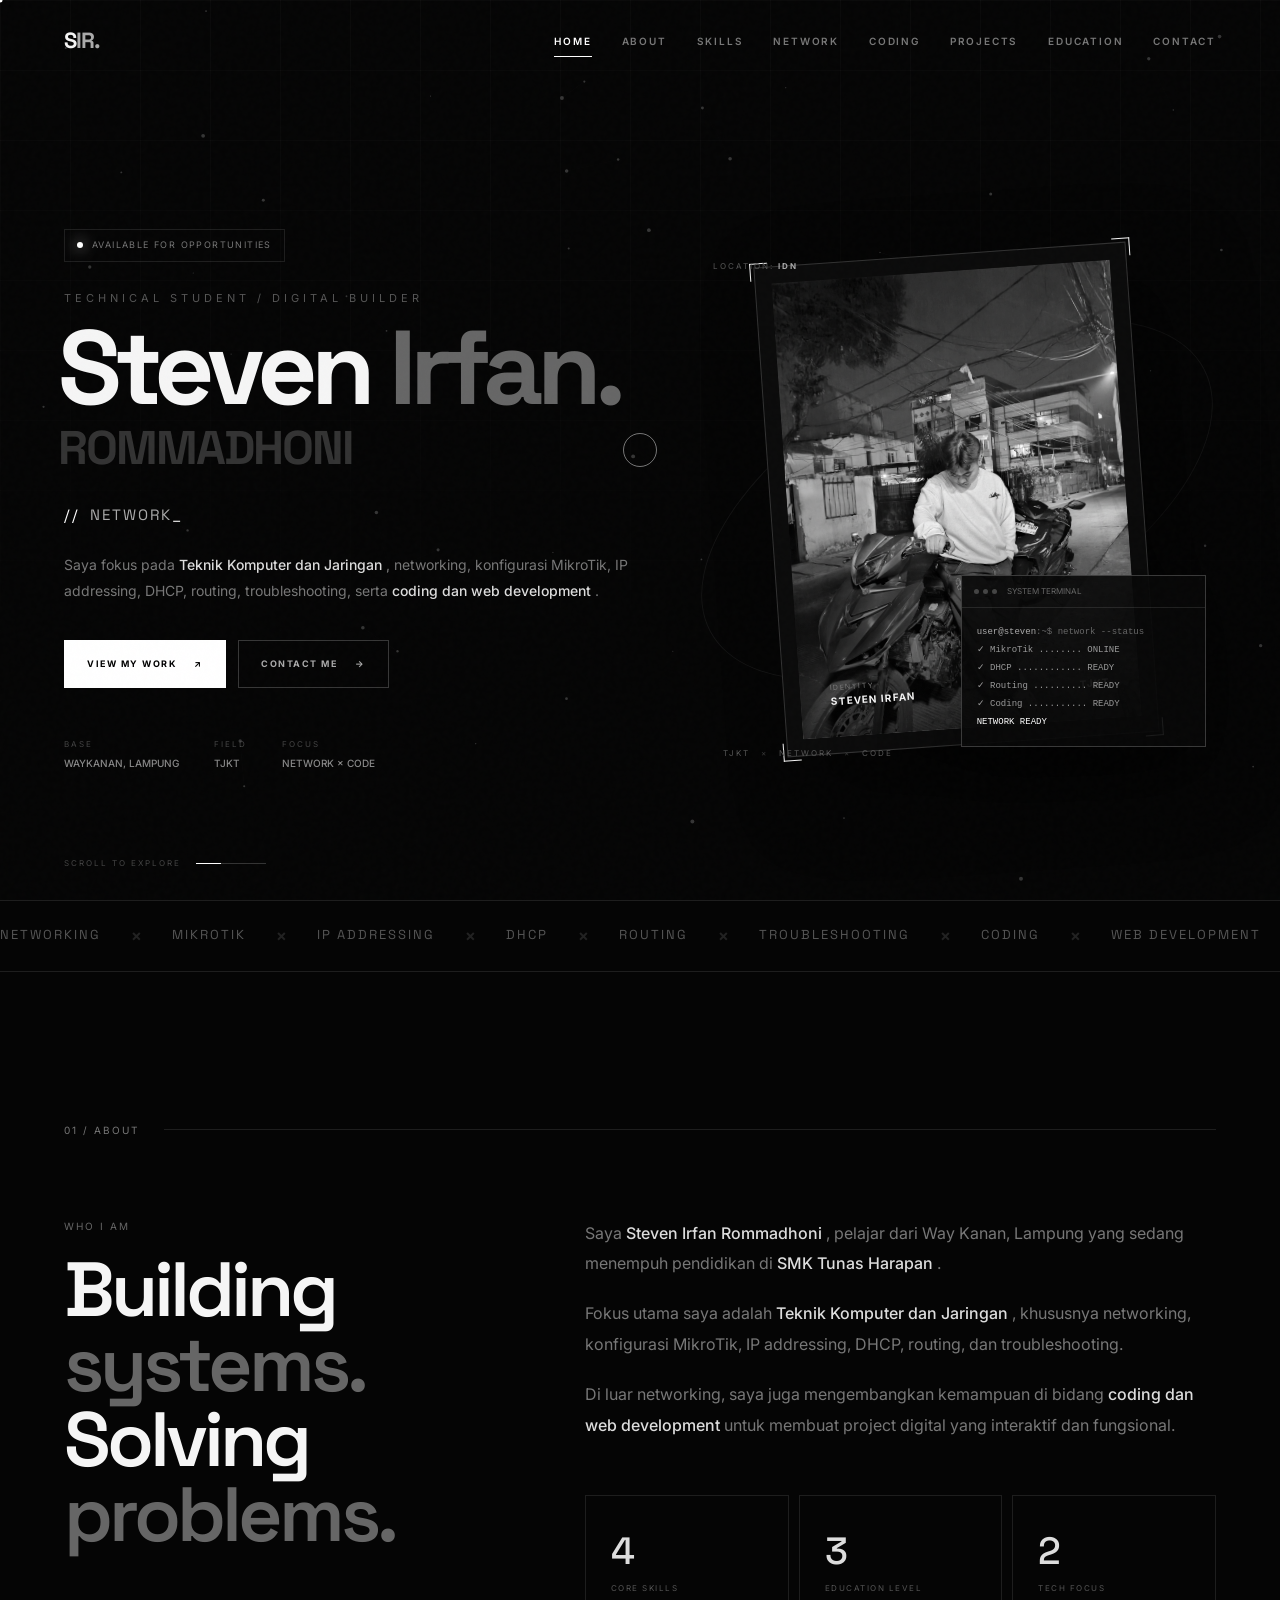
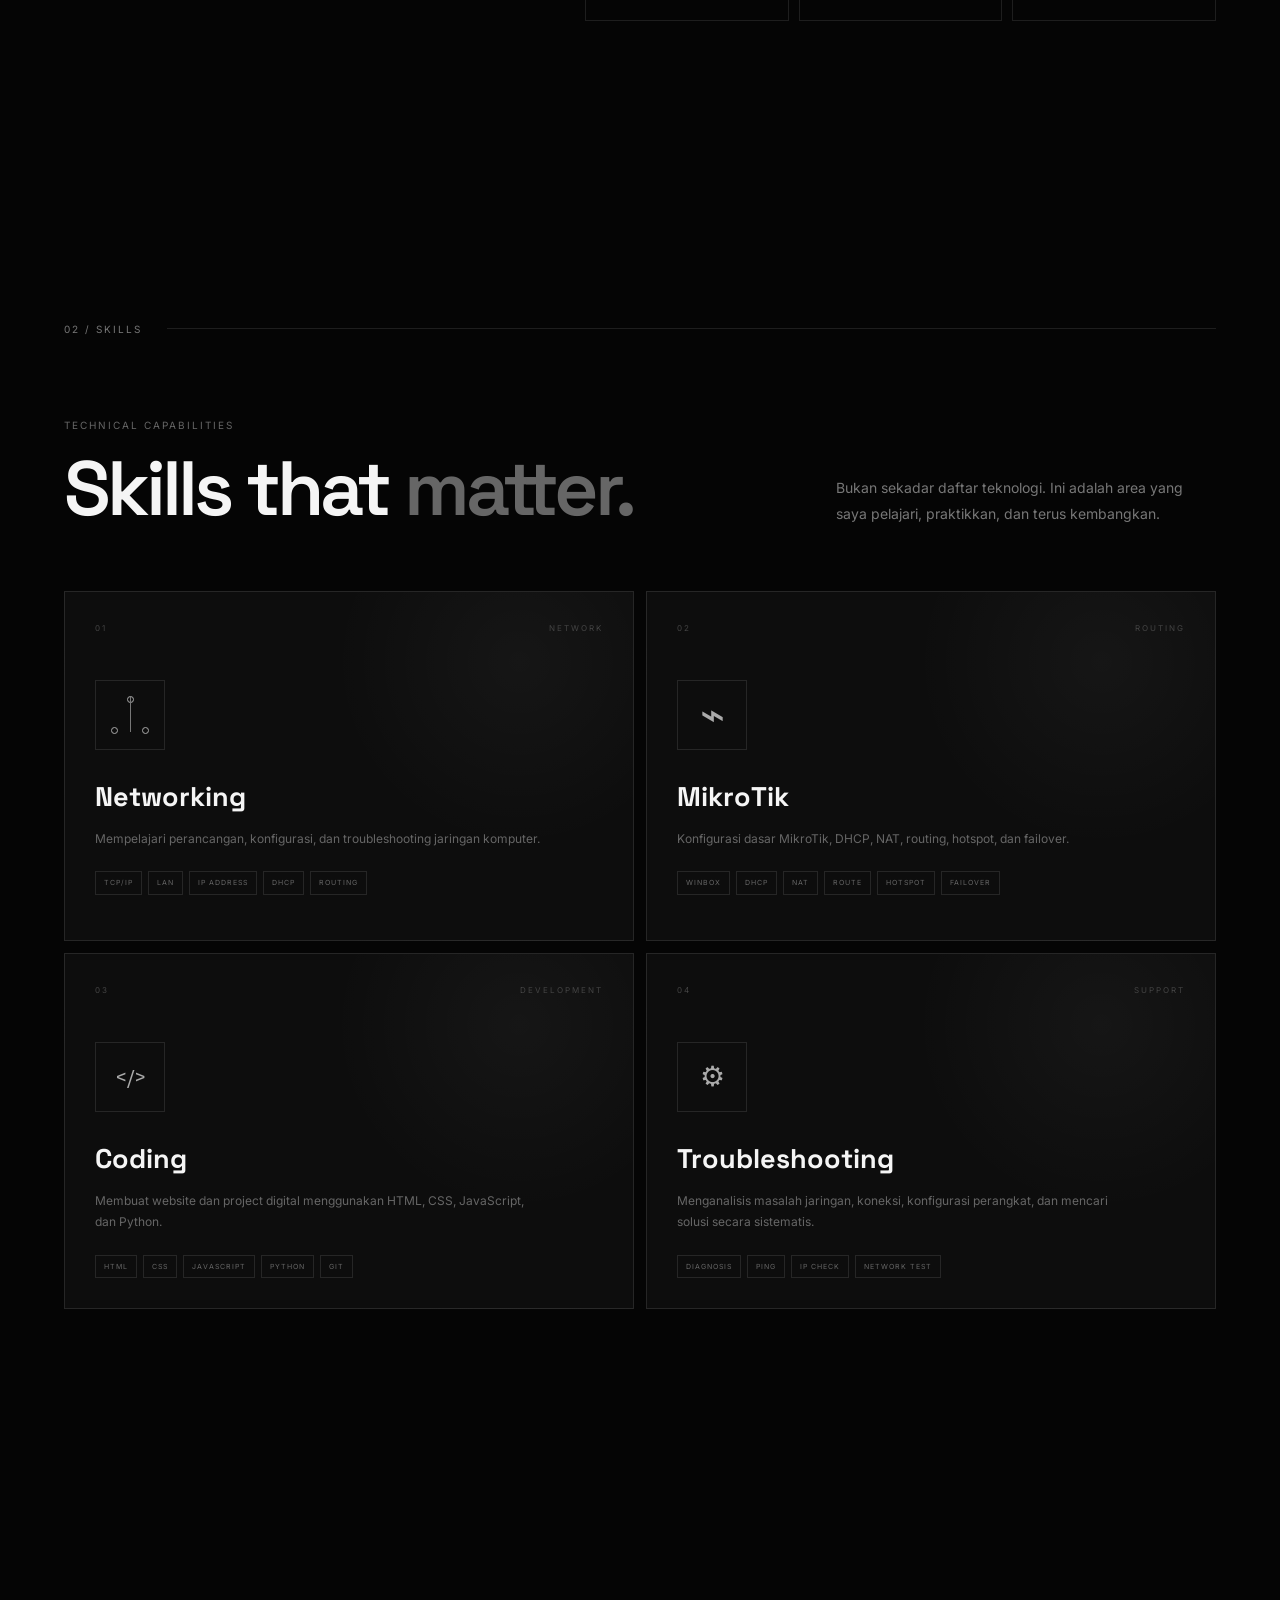
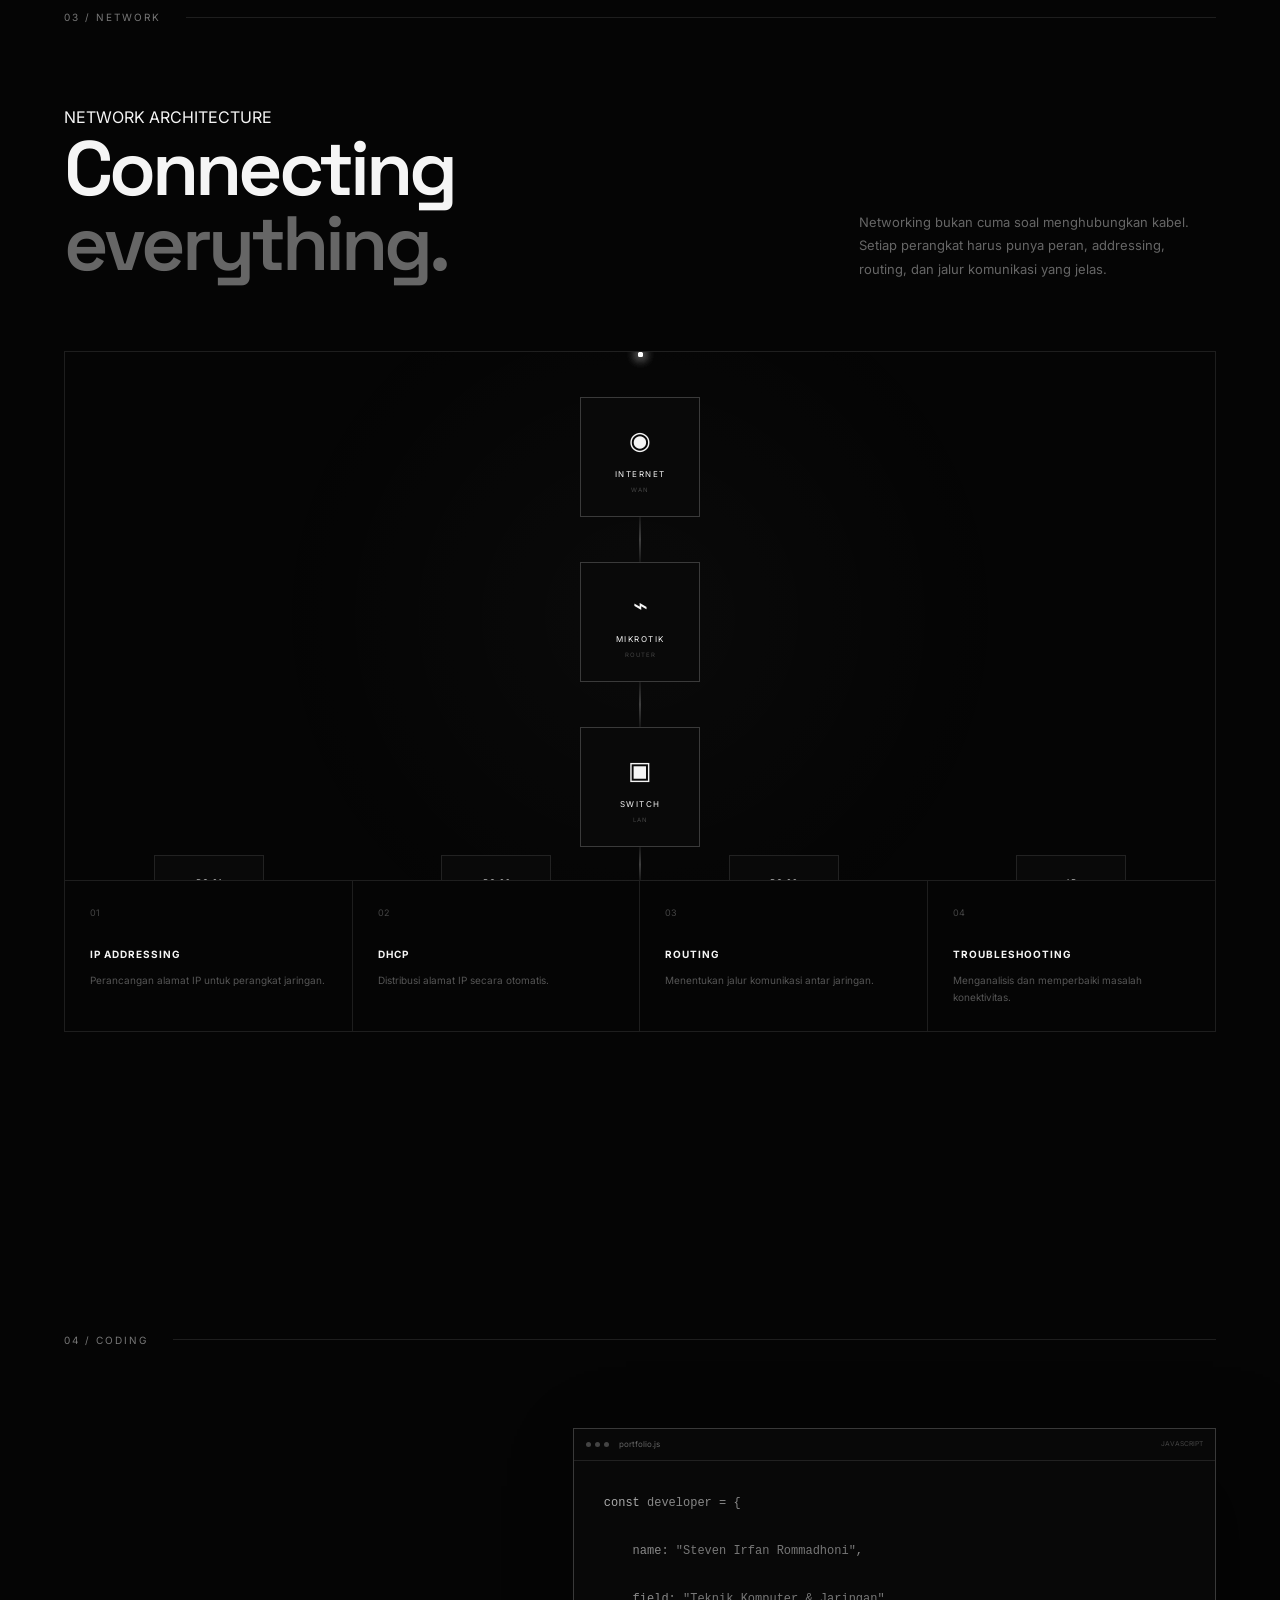
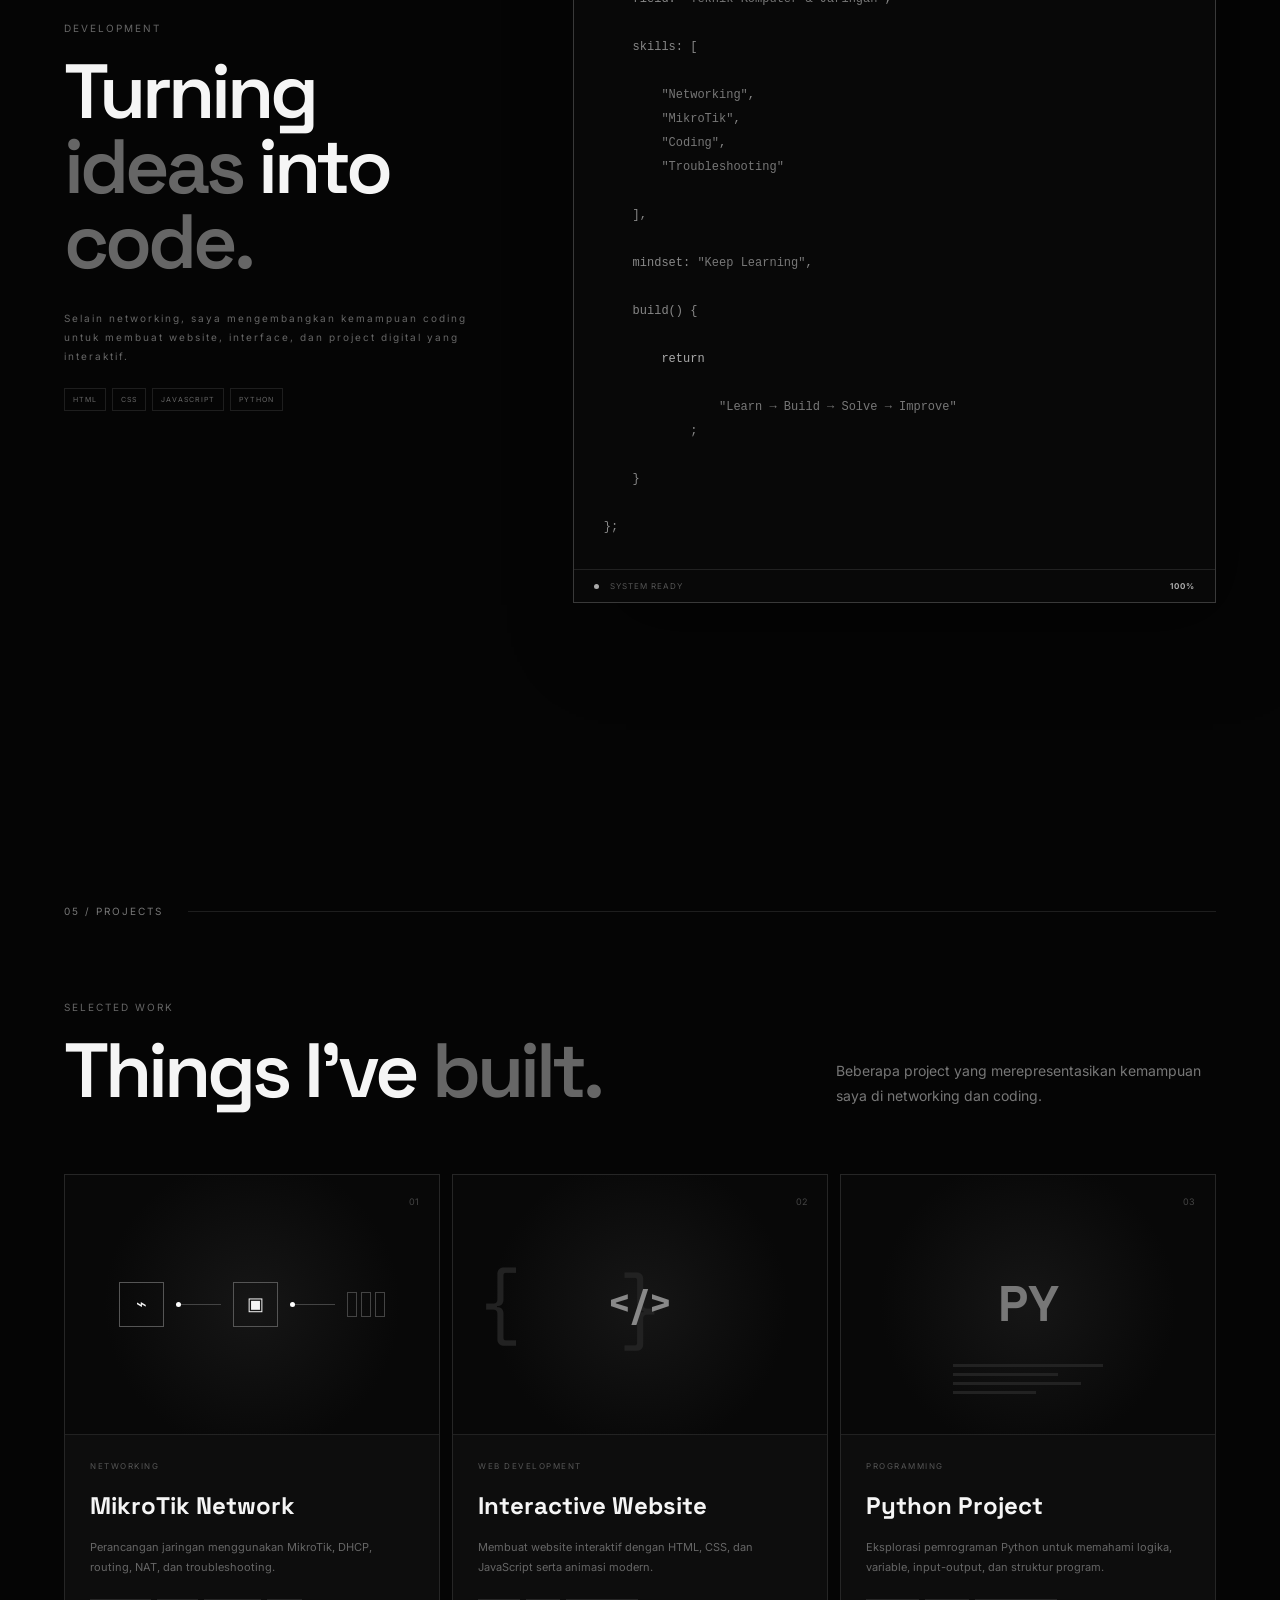
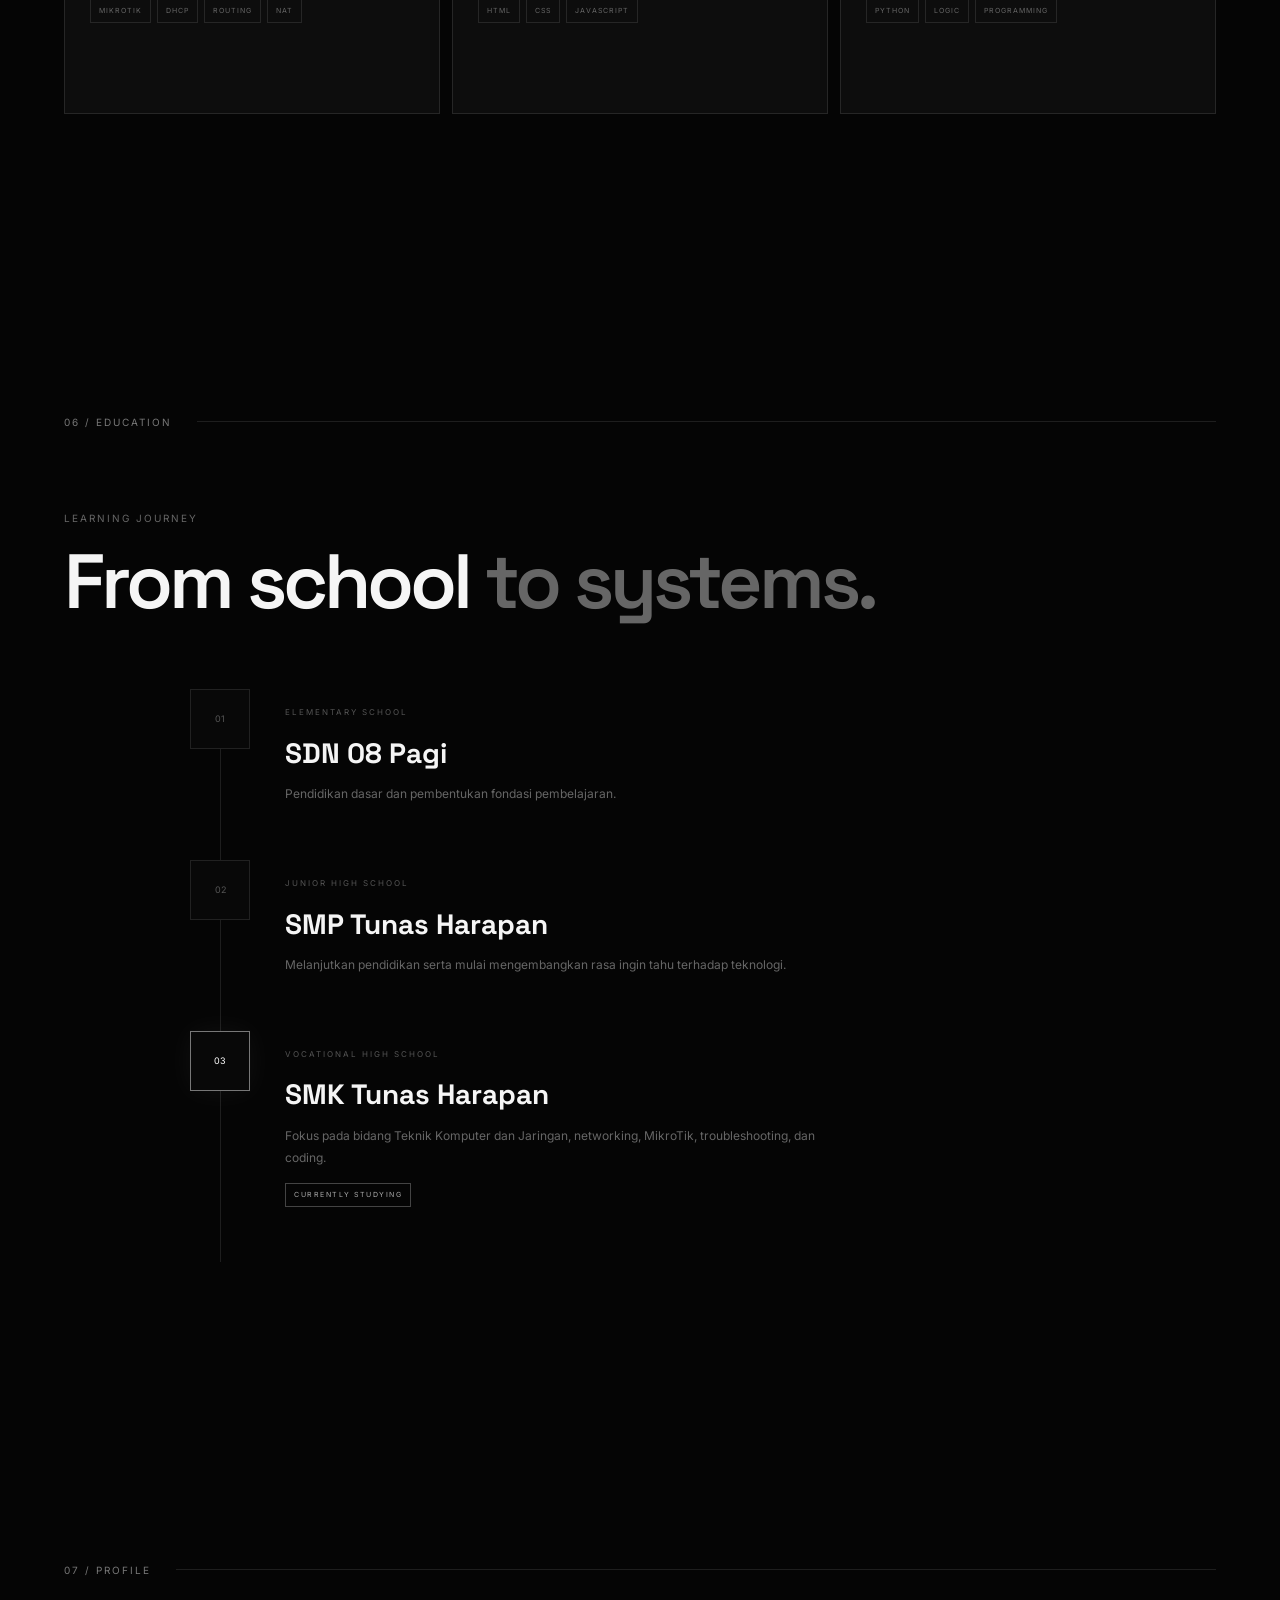
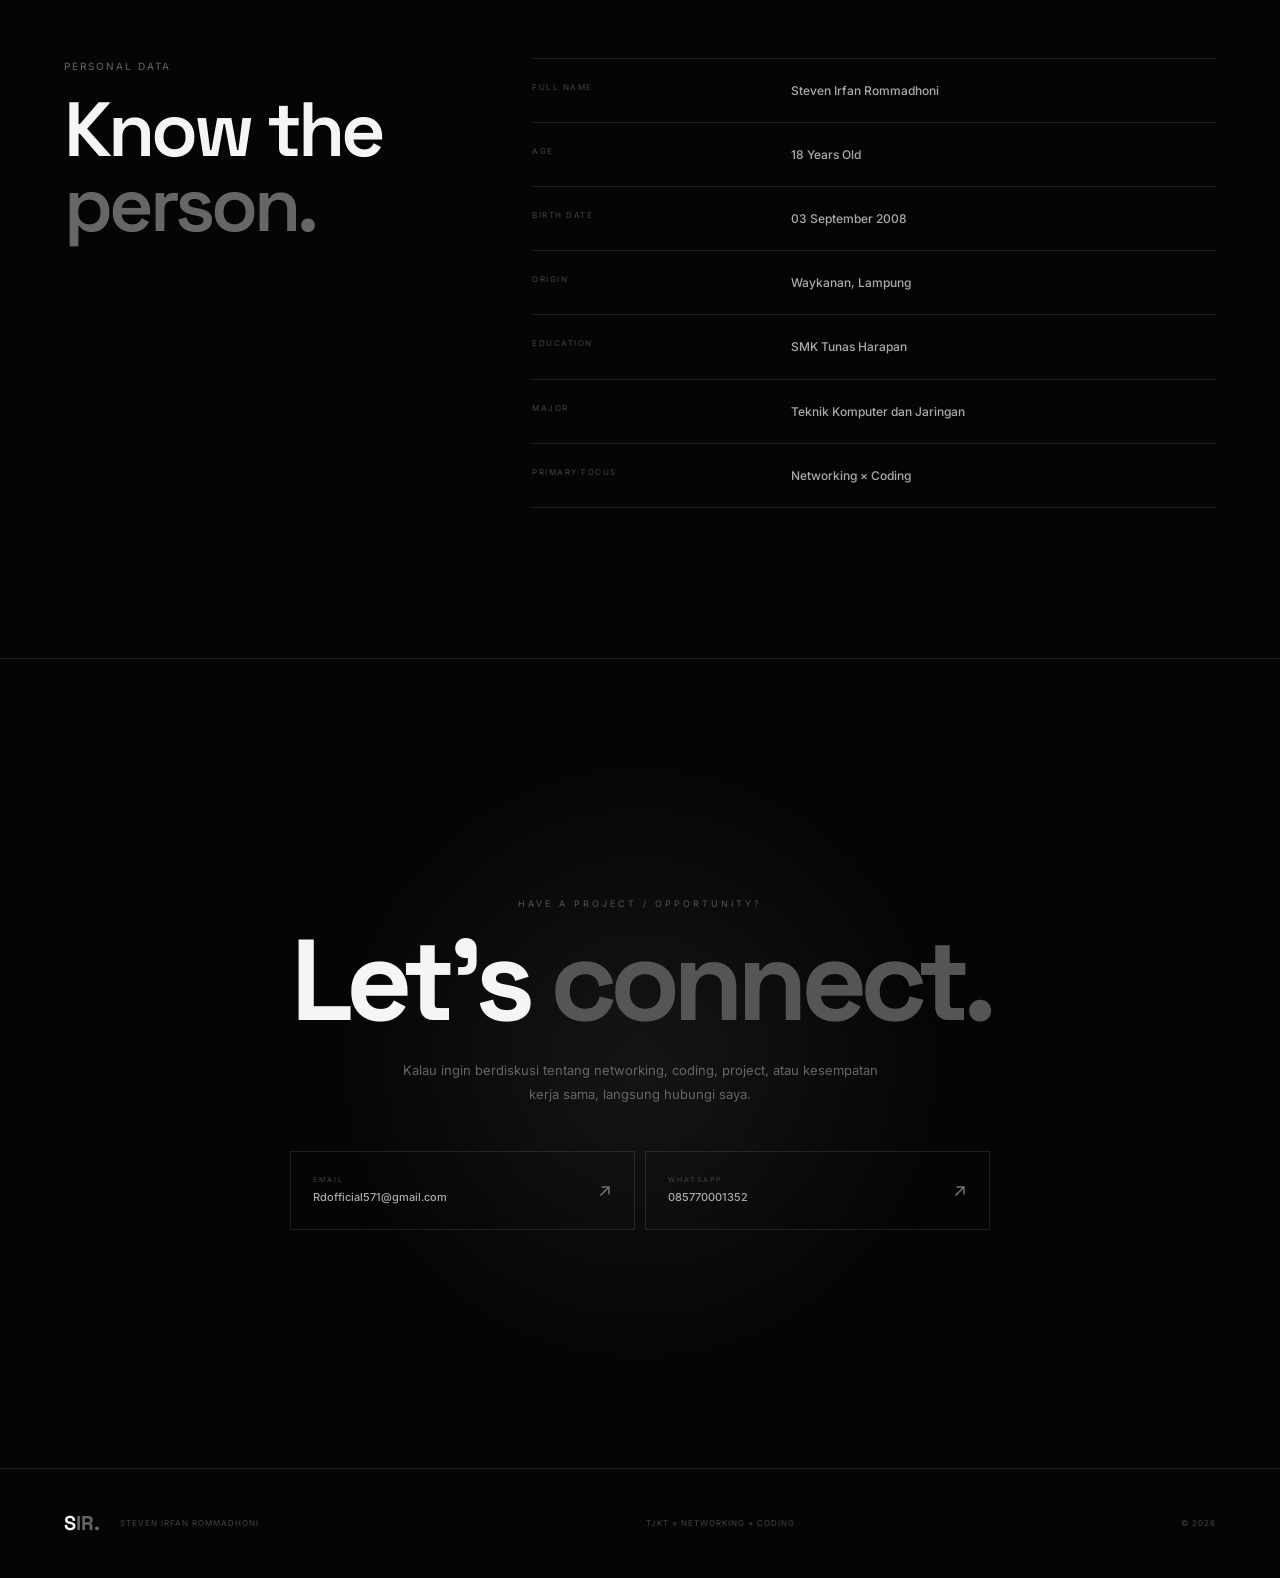
==== index.html @ 3f8c6bbb "Add files via upload" ====
<!DOCTYPE html>
<html lang="id">
<head>
    <meta charset="UTF-8">

    <meta
        name="viewport"
        content="width=device-width, initial-scale=1.0"
    >

    <meta
        name="description"
        content="Portfolio Steven Irfan Rommadhoni — Teknik Komputer dan Jaringan, Networking, MikroTik dan Coding."
    >

    <meta
        name="theme-color"
        content="#050505"
    >

    <title>
        Steven Irfan Rommadhoni — TJKT × Networking × Coding
    </title>

    <!-- Google Fonts -->
    <link rel="preconnect" href="https://fonts.googleapis.com">
    <link rel="preconnect" href="https://fonts.gstatic.com" crossorigin>

    <link
        href="https://fonts.googleapis.com/css2?family=Inter:wght@400;500;600;700&family=Space+Grotesk:wght@400;500;600;700&display=swap"
        rel="stylesheet"
    >

    <!-- CSS -->
    <link rel="stylesheet" href="style.css">
</head>


<body>

    <!-- =====================================================
         LOADER
    ====================================================== -->

    <div id="loader">

        <div class="loader-inner">

            <div class="loader-logo">
                S<span>IR.</span>
            </div>

            <div class="loader-status">
                INITIALIZING PORTFOLIO
            </div>

            <div class="loader-progress">
                <span></span>
            </div>

        </div>

    </div>


    <!-- =====================================================
         BACKGROUND
    ====================================================== -->

    <canvas id="networkCanvas"></canvas>

    <div class="grid-background"></div>

    <div class="noise"></div>


    <!-- =====================================================
         CUSTOM CURSOR
    ====================================================== -->

    <div class="cursor-dot"></div>
    <div class="cursor-ring"></div>


    <!-- =====================================================
         NAVBAR
    ====================================================== -->

    <header class="navbar">

        <a
            href="#home"
            class="brand magnetic"
        >
            S<span>IR.</span>
        </a>


        <!-- DESKTOP NAV -->

        <nav class="desktop-nav">

            <a
                href="#home"
                class="active"
            >
                HOME
            </a>

            <a href="#about">
                ABOUT
            </a>

            <a href="#skills">
                SKILLS
            </a>

            <a href="#network">
                NETWORK
            </a>

            <a href="#coding">
                CODING
            </a>

            <a href="#projects">
                PROJECTS
            </a>

            <a href="#education">
                EDUCATION
            </a>

            <a href="#contact">
                CONTACT
            </a>

        </nav>


        <!-- MOBILE BUTTON -->

        <button
            class="menu-button"
            aria-label="Open menu"
        >

            <span></span>
            <span></span>

        </button>

    </header>


    <!-- =====================================================
         MOBILE MENU
    ====================================================== -->

    <div class="mobile-menu">

        <a href="#home">
            HOME
        </a>

        <a href="#about">
            ABOUT
        </a>

        <a href="#skills">
            SKILLS
        </a>

        <a href="#network">
            NETWORK
        </a>

        <a href="#coding">
            CODING
        </a>

        <a href="#projects">
            PROJECTS
        </a>

        <a href="#education">
            EDUCATION
        </a>

        <a href="#contact">
            CONTACT
        </a>

    </div>



    <main>


        <!-- =================================================
             HERO
        ================================================== -->

        <section
            class="hero"
            id="home"
        >

            <div class="hero-content reveal">

                <div class="availability">

                    <span></span>

                    AVAILABLE FOR OPPORTUNITIES

                </div>


                <div class="hero-kicker">
                    TECHNICAL STUDENT / DIGITAL BUILDER
                </div>


                <h1>

                    Steven

                    <span>Irfan.</span>

                    <strong>
                        ROMMADHONI
                    </strong>

                </h1>


                <div class="hero-role">

                    <span class="role-prefix">
                        //
                    </span>

                    <span class="typing-text">
                        TECHNICIAN
                    </span>

                    <span class="typing-cursor">
                        _
                    </span>

                </div>


                <p class="hero-description">

                    Saya fokus pada
                    <strong>
                        Teknik Komputer dan Jaringan
                    </strong>,
                    networking, konfigurasi MikroTik,
                    IP addressing, DHCP, routing,
                    troubleshooting, serta
                    <strong>
                        coding dan web development
                    </strong>.

                </p>


                <div class="hero-actions">

                    <a
                        href="#projects"
                        class="button button-primary magnetic"
                    >
                        VIEW MY WORK
                        <span>↗</span>
                    </a>


                    <a
                        href="#contact"
                        class="button button-ghost magnetic"
                    >
                        CONTACT ME
                        <span>→</span>
                    </a>

                </div>


                <div class="hero-meta">

                    <div>

                        <span>
                            BASE
                        </span>

                        <strong>
                            WAYKANAN, LAMPUNG
                        </strong>

                    </div>


                    <div>

                        <span>
                            FIELD
                        </span>

                        <strong>
                            TJKT
                        </strong>

                    </div>


                    <div>

                        <span>
                            FOCUS
                        </span>

                        <strong>
                            NETWORK × CODE
                        </strong>

                    </div>

                </div>

            </div>



            <!-- HERO VISUAL -->

            <div class="hero-visual">

                <div class="profile-orbit orbit-a"></div>
                <div class="profile-orbit orbit-b"></div>


                <div class="profile-frame">

                    <div class="frame-corner corner-tl"></div>
                    <div class="frame-corner corner-tr"></div>
                    <div class="frame-corner corner-bl"></div>
                    <div class="frame-corner corner-br"></div>


                    <div class="profile-image">

                        <!-- FOTO LU -->
                        <img
                            src="assets/foto.jpg"
                            alt="Steven Irfan Rommadhoni"
                        >

                        <div class="image-overlay"></div>


                        <div class="profile-bottom">

                            <div>

                                <small>
                                    IDENTITY
                                </small>

                                <strong>
                                    STEVEN IRFAN
                                </strong>

                            </div>


                            <div>

                                <small>
                                    FIELD
                                </small>

                                <strong>
                                    TJKT
                                </strong>

                            </div>

                        </div>

                    </div>

                </div>



                <!-- TERMINAL -->

                <div class="terminal-card">

                    <div class="terminal-head">

                        <div class="terminal-dots">

                            <i></i>
                            <i></i>
                            <i></i>

                        </div>

                        SYSTEM TERMINAL

                    </div>


                    <div class="terminal-body">

                        <p>
                            <span>user@steven</span>:~$
                            network --status
                        </p>

                        <p class="success">
                            ✓ MikroTik ........ ONLINE
                        </p>

                        <p class="success">
                            ✓ DHCP ............ READY
                        </p>

                        <p class="success">
                            ✓ Routing .......... READY
                        </p>

                        <p class="success">
                            ✓ Coding ........... READY
                        </p>

                        <p class="active-terminal">
                            SYSTEM ONLINE
                        </p>

                    </div>

                </div>


                <div class="visual-label label-top">

                    LOCATION:
                    <strong>
                        IDN
                    </strong>

                </div>


                <div class="visual-label label-bottom">

                    TJKT

                    <span>×</span>

                    NETWORK

                    <span>×</span>

                    CODE

                </div>

            </div>


            <div class="scroll-indicator">

                SCROLL TO EXPLORE

                <div></div>

            </div>

        </section>



        <!-- =================================================
             MARQUEE
        ================================================== -->

        <section class="marquee-section">

            <div class="marquee-track">

                <span>
                    NETWORKING
                </span>

                <b>×</b>

                <span>
                    MIKROTIK
                </span>

                <b>×</b>

                <span>
                    IP ADDRESSING
                </span>

                <b>×</b>

                <span>
                    DHCP
                </span>

                <b>×</b>

                <span>
                    ROUTING
                </span>

                <b>×</b>

                <span>
                    TROUBLESHOOTING
                </span>

                <b>×</b>

                <span>
                    CODING
                </span>

                <b>×</b>

                <span>
                    WEB DEVELOPMENT
                </span>

                <b>×</b>


                <!-- DUPLICATE FOR MARQUEE -->

                <span>
                    NETWORKING
                </span>

                <b>×</b>

                <span>
                    MIKROTIK
                </span>

                <b>×</b>

                <span>
                    IP ADDRESSING
                </span>

                <b>×</b>

                <span>
                    DHCP
                </span>

                <b>×</b>

                <span>
                    ROUTING
                </span>

                <b>×</b>

                <span>
                    TROUBLESHOOTING
                </span>

                <b>×</b>

                <span>
                    CODING
                </span>

                <b>×</b>

                <span>
                    WEB DEVELOPMENT
                </span>

            </div>

        </section>



        <!-- =================================================
             ABOUT
        ================================================== -->

        <section
            class="section"
            id="about"
        >

            <div class="section-heading">

                <span>
                    01 / ABOUT
                </span>

                <div></div>

            </div>


            <div class="about-grid">


                <div class="about-title reveal">

                    <p>
                        WHO I AM
                    </p>

                    <h2>

                        Building
                        <span>
                            systems.
                        </span>

                        Solving
                        <span>
                            problems.
                        </span>

                    </h2>

                </div>


                <div class="about-content reveal">

                    <p>

                        Saya
                        <strong>
                            Steven Irfan Rommadhoni
                        </strong>,
                        pelajar dari Way Kanan,
                        Lampung yang sedang menempuh
                        pendidikan di
                        <strong>
                            SMK Tunas Harapan
                        </strong>.

                    </p>


                    <p>

                        Fokus utama saya adalah
                        <strong>
                            Teknik Komputer dan Jaringan
                        </strong>,
                        khususnya networking,
                        konfigurasi MikroTik,
                        IP addressing, DHCP,
                        routing, dan troubleshooting.

                    </p>


                    <p>

                        Di luar networking,
                        saya juga mengembangkan
                        kemampuan di bidang
                        <strong>
                            coding dan web development
                        </strong>
                        untuk membuat project digital
                        yang interaktif dan fungsional.

                    </p>


                    <!-- STATS -->

                    <div class="about-stats">

                        <div class="stat-box reveal">

                            <strong
                                data-counter="4"
                            >
                                0
                            </strong>

                            <span>
                                CORE SKILLS
                            </span>

                        </div>


                        <div class="stat-box reveal">

                            <strong
                                data-counter="3"
                            >
                                0
                            </strong>

                            <span>
                                EDUCATION LEVEL
                            </span>

                        </div>


                        <div class="stat-box reveal">

                            <strong
                                data-counter="2"
                            >
                                0
                            </strong>

                            <span>
                                TECH FOCUS
                            </span>

                        </div>

                    </div>

                </div>

            </div>

        </section>



        <!-- =================================================
             SKILLS
        ================================================== -->

        <section
            class="section"
            id="skills"
        >

            <div class="section-heading">

                <span>
                    02 / SKILLS
                </span>

                <div></div>

            </div>


            <div class="section-intro">

                <div>

                    <p>
                        TECHNICAL CAPABILITIES
                    </p>

                    <h2>

                        Skills that
                        <span>
                            matter.
                        </span>

                    </h2>

                </div>


                <p>

                    Bukan sekadar daftar teknologi.
                    Ini adalah area yang saya pelajari,
                    praktikkan, dan terus kembangkan.

                </p>

            </div>



            <div class="skills-grid">


                <!-- NETWORKING -->

                <div class="skill-card reveal">

                    <div class="skill-top">

                        <span>
                            01
                        </span>

                        <span>
                            NETWORK
                        </span>

                    </div>


                    <div class="skill-icon network-icon">

                        <span></span>
                        <span></span>
                        <span></span>
                        <span></span>

                    </div>


                    <h3>
                        Networking
                    </h3>


                    <p>

                        Mempelajari perancangan,
                        konfigurasi, dan troubleshooting
                        jaringan komputer.

                    </p>


                    <div class="skill-tags">

                        <span>
                            TCP/IP
                        </span>

                        <span>
                            LAN
                        </span>

                        <span>
                            IP ADDRESS
                        </span>

                        <span>
                            DHCP
                        </span>

                        <span>
                            ROUTING
                        </span>

                    </div>

                </div>



                <!-- MIKROTIK -->

                <div class="skill-card reveal">

                    <div class="skill-top">

                        <span>
                            02
                        </span>

                        <span>
                            ROUTING
                        </span>

                    </div>


                    <div class="skill-icon router-icon">

                        ⌁

                    </div>


                    <h3>
                        MikroTik
                    </h3>


                    <p>

                        Konfigurasi dasar MikroTik,
                        DHCP, NAT, routing,
                        hotspot, dan failover.

                    </p>


                    <div class="skill-tags">

                        <span>
                            WINBOX
                        </span>

                        <span>
                            DHCP
                        </span>

                        <span>
                            NAT
                        </span>

                        <span>
                            ROUTE
                        </span>

                        <span>
                            HOTSPOT
                        </span>

                        <span>
                            FAILOVER
                        </span>

                    </div>

                </div>



                <!-- CODING -->

                <div class="skill-card reveal">

                    <div class="skill-top">

                        <span>
                            03
                        </span>

                        <span>
                            DEVELOPMENT
                        </span>

                    </div>


                    <div class="skill-icon code-icon">

                        &lt;/&gt;

                    </div>


                    <h3>
                        Coding
                    </h3>


                    <p>

                        Membuat website dan project
                        digital menggunakan HTML,
                        CSS, JavaScript, dan Python.

                    </p>


                    <div class="skill-tags">

                        <span>
                            HTML
                        </span>

                        <span>
                            CSS
                        </span>

                        <span>
                            JAVASCRIPT
                        </span>

                        <span>
                            PYTHON
                        </span>

                        <span>
                            GIT
                        </span>

                    </div>

                </div>



                <!-- TROUBLESHOOTING -->

                <div class="skill-card reveal">

                    <div class="skill-top">

                        <span>
                            04
                        </span>

                        <span>
                            SUPPORT
                        </span>

                    </div>


                    <div class="skill-icon troubleshoot-icon">

                        ⚙

                    </div>


                    <h3>
                        Troubleshooting
                    </h3>


                    <p>

                        Menganalisis masalah jaringan,
                        koneksi, konfigurasi perangkat,
                        dan mencari solusi secara sistematis.

                    </p>


                    <div class="skill-tags">

                        <span>
                            DIAGNOSIS
                        </span>

                        <span>
                            PING
                        </span>

                        <span>
                            IP CHECK
                        </span>

                        <span>
                            NETWORK TEST
                        </span>

                    </div>

                </div>

            </div>

        </section>



        <!-- =================================================
             NETWORK
        ================================================== -->

        <section
            class="section"
            id="network"
        >

            <div class="section-heading">

                <span>
                    03 / NETWORK
                </span>

                <div></div>

            </div>


            <div class="network-heading">

                <div>

                    <p>
                        NETWORK ARCHITECTURE
                    </p>

                    <h2>

                        Connecting
                        <span>
                            everything.
                        </span>

                    </h2>

                </div>


                <p>

                    Networking bukan cuma soal
                    menghubungkan kabel.
                    Setiap perangkat harus punya
                    peran, addressing, routing,
                    dan jalur komunikasi yang jelas.

                </p>

            </div>


            <div class="network-diagram">


                <!-- INTERNET -->

                <div class="network-node internet-node">

                    <div class="node-icon">
                        ◉
                    </div>

                    <span>
                        INTERNET
                    </span>

                    <small>
                        WAN
                    </small>

                </div>


                <!-- ROUTER -->

                <div class="network-node router-node">

                    <div class="node-icon">
                        ⌁
                    </div>

                    <span>
                        MIKROTIK
                    </span>

                    <small>
                        ROUTER
                    </small>

                </div>


                <!-- SWITCH -->

                <div class="network-node switch-node">

                    <div class="node-icon">
                        ▣
                    </div>

                    <span>
                        SWITCH
                    </span>

                    <small>
                        LAN
                    </small>

                </div>


                <!-- CONNECTION -->

                <div class="network-line line-1"></div>
                <div class="network-line line-2"></div>
                <div class="network-line line-3"></div>


                <!-- PACKETS -->

                <div class="packet packet-a"></div>
                <div class="packet packet-b"></div>
                <div class="packet packet-c"></div>


                <!-- CLIENTS -->

                <div class="network-clients">

                    <div class="client-node">

                        <span>
                            PC 01
                        </span>

                        <small>
                            CLIENT
                        </small>

                    </div>


                    <div class="client-node">

                        <span>
                            PC 02
                        </span>

                        <small>
                            CLIENT
                        </small>

                    </div>


                    <div class="client-node">

                        <span>
                            PC 03
                        </span>

                        <small>
                            CLIENT
                        </small>

                    </div>


                    <div class="client-node">

                        <span>
                            AP
                        </span>

                        <small>
                            WIRELESS
                        </small>

                    </div>

                </div>

            </div>



            <div class="network-features">

                <div>

                    <span>
                        01
                    </span>

                    <strong>
                        IP ADDRESSING
                    </strong>

                    <p>
                        Perancangan alamat IP
                        untuk perangkat jaringan.
                    </p>

                </div>


                <div>

                    <span>
                        02
                    </span>

                    <strong>
                        DHCP
                    </strong>

                    <p>
                        Distribusi alamat IP
                        secara otomatis.
                    </p>

                </div>


                <div>

                    <span>
                        03
                    </span>

                    <strong>
                        ROUTING
                    </strong>

                    <p>
                        Menentukan jalur komunikasi
                        antar jaringan.
                    </p>

                </div>


                <div>

                    <span>
                        04
                    </span>

                    <strong>
                        TROUBLESHOOTING
                    </strong>

                    <p>
                        Menganalisis dan memperbaiki
                        masalah konektivitas.
                    </p>

                </div>

            </div>

        </section>



        <!-- =================================================
             CODING
        ================================================== -->

        <section
            class="section"
            id="coding"
        >

            <div class="section-heading">

                <span>
                    04 / CODING
                </span>

                <div></div>

            </div>


            <div class="coding-grid">


                <div class="coding-copy reveal">

                    <p>
                        DEVELOPMENT
                    </p>


                    <h2>

                        Turning
                        <span>
                            ideas
                        </span>

                        into
                        <span>
                            code.
                        </span>

                    </h2>


                    <p class="coding-description">

                        Selain networking,
                        saya mengembangkan kemampuan
                        coding untuk membuat website,
                        interface, dan project digital
                        yang interaktif.

                    </p>


                    <div class="language-list">

                        <span>
                            HTML
                        </span>

                        <span>
                            CSS
                        </span>

                        <span>
                            JAVASCRIPT
                        </span>

                        <span>
                            PYTHON
                        </span>

                    </div>

                </div>



                <!-- CODE WINDOW -->

                <div class="code-window reveal">

                    <div class="code-header">

                        <div class="code-dots">

                            <i></i>
                            <i></i>
                            <i></i>

                        </div>

                        portfolio.js

                        <small>
                            JAVASCRIPT
                        </small>

                    </div>


                    <pre><code><span class="code-keyword">const</span> developer = {

    name: <span class="code-string">"Steven Irfan Rommadhoni"</span>,

    field: <span class="code-string">"Teknik Komputer & Jaringan"</span>,

    skills: [

        <span class="code-string">"Networking"</span>,
        <span class="code-string">"MikroTik"</span>,
        <span class="code-string">"Coding"</span>,
        <span class="code-string">"Troubleshooting"</span>

    ],

    mindset: <span class="code-string">"Keep Learning"</span>,

    build() {

        <span class="code-keyword">return</span>
            <span class="code-string">
                "Learn → Build → Solve → Improve"
            </span>;

    }

};</code></pre>


                    <div class="code-status">

                        <span></span>

                        SYSTEM READY

                        <b>
                            100%
                        </b>

                    </div>

                </div>

            </div>

        </section>



        <!-- =================================================
             PROJECTS
        ================================================== -->

        <section
            class="section"
            id="projects"
        >

            <div class="section-heading">

                <span>
                    05 / PROJECTS
                </span>

                <div></div>

            </div>


            <div class="section-intro">

                <div>

                    <p>
                        SELECTED WORK
                    </p>

                    <h2>

                        Things I've
                        <span>
                            built.
                        </span>

                    </h2>

                </div>


                <p>

                    Beberapa project yang
                    merepresentasikan kemampuan
                    saya di networking dan coding.

                </p>

            </div>



            <div class="projects-grid">


                <!-- PROJECT 01 -->

                <article class="project-card reveal">

                    <div class="project-number">
                        01
                    </div>


                    <div class="project-visual network-project">

                        <div class="mini-router">
                            ⌁
                        </div>

                        <div class="mini-line"></div>

                        <div class="mini-switch">
                            ▣
                        </div>

                        <div class="mini-line"></div>

                        <div class="mini-pcs">

                            <i></i>
                            <i></i>
                            <i></i>

                        </div>

                    </div>


                    <div class="project-info">

                        <div class="project-type">
                            NETWORKING
                        </div>

                        <h3>
                            MikroTik Network
                        </h3>

                        <p>

                            Perancangan jaringan
                            menggunakan MikroTik,
                            DHCP, routing, NAT,
                            dan troubleshooting.

                        </p>


                        <div class="project-tech">

                            <span>
                                MIKROTIK
                            </span>

                            <span>
                                DHCP
                            </span>

                            <span>
                                ROUTING
                            </span>

                            <span>
                                NAT
                            </span>

                        </div>

                    </div>

                </article>



                <!-- PROJECT 02 -->

                <article class="project-card reveal">

                    <div class="project-number">
                        02
                    </div>


                    <div class="project-visual code-project">

                        <span>
                            {
                        </span>

                        <div>
                            &lt;/&gt;
                        </div>

                        <span>
                            }
                        </span>

                    </div>


                    <div class="project-info">

                        <div class="project-type">
                            WEB DEVELOPMENT
                        </div>

                        <h3>
                            Interactive Website
                        </h3>

                        <p>

                            Membuat website interaktif
                            dengan HTML, CSS, dan
                            JavaScript serta animasi
                            modern.

                        </p>


                        <div class="project-tech">

                            <span>
                                HTML
                            </span>

                            <span>
                                CSS
                            </span>

                            <span>
                                JAVASCRIPT
                            </span>

                        </div>

                    </div>

                </article>



                <!-- PROJECT 03 -->

                <article class="project-card reveal">

                    <div class="project-number">
                        03
                    </div>


                    <div class="project-visual python-project">

                        <div class="python-symbol">
                            PY
                        </div>


                        <div class="python-lines">

                            <i></i>
                            <i></i>
                            <i></i>
                            <i></i>

                        </div>

                    </div>


                    <div class="project-info">

                        <div class="project-type">
                            PROGRAMMING
                        </div>

                        <h3>
                            Python Project
                        </h3>

                        <p>

                            Eksplorasi pemrograman
                            Python untuk memahami
                            logika, variable,
                            input-output, dan
                            struktur program.

                        </p>


                        <div class="project-tech">

                            <span>
                                PYTHON
                            </span>

                            <span>
                                LOGIC
                            </span>

                            <span>
                                PROGRAMMING
                            </span>

                        </div>

                    </div>

                </article>

            </div>

        </section>



        <!-- =================================================
             EDUCATION
        ================================================== -->

        <section
            class="section"
            id="education"
        >

            <div class="section-heading">

                <span>
                    06 / EDUCATION
                </span>

                <div></div>

            </div>


            <div class="education-title reveal">

                <p>
                    LEARNING JOURNEY
                </p>

                <h2>

                    From school
                    <span>
                        to systems.
                    </span>

                </h2>

            </div>



            <div class="timeline">


                <!-- SD -->

                <div class="timeline-item reveal">

                    <div class="timeline-index">
                        01
                    </div>


                    <div class="timeline-content">

                        <span>
                            ELEMENTARY SCHOOL
                        </span>

                        <h3>
                            SDN 08 Pagi
                        </h3>

                        <p>

                            Pendidikan dasar dan
                            pembentukan fondasi
                            pembelajaran.

                        </p>

                    </div>

                </div>



                <!-- SMP -->

                <div class="timeline-item reveal">

                    <div class="timeline-index">
                        02
                    </div>


                    <div class="timeline-content">

                        <span>
                            JUNIOR HIGH SCHOOL
                        </span>

                        <h3>
                            SMP Tunas Harapan
                        </h3>

                        <p>

                            Melanjutkan pendidikan
                            serta mulai mengembangkan
                            rasa ingin tahu terhadap
                            teknologi.

                        </p>

                    </div>

                </div>



                <!-- SMK -->

                <div class="timeline-item active reveal">

                    <div class="timeline-index">
                        03
                    </div>


                    <div class="timeline-content">

                        <span>
                            VOCATIONAL HIGH SCHOOL
                        </span>

                        <h3>
                            SMK Tunas Harapan
                        </h3>

                        <p>

                            Fokus pada bidang
                            Teknik Komputer dan Jaringan,
                            networking, MikroTik,
                            troubleshooting, dan coding.

                        </p>


                        <div class="current-badge">

                            CURRENTLY STUDYING

                        </div>

                    </div>

                </div>

            </div>

        </section>



        <!-- =================================================
             PROFILE
        ================================================== -->

        <section
            class="section"
            id="profile"
        >

            <div class="section-heading">

                <span>
                    07 / PROFILE
                </span>

                <div></div>

            </div>


            <div class="profile-grid">


                <div class="profile-title reveal">

                    <p>
                        PERSONAL DATA
                    </p>

                    <h2>

                        Know the
                        <span>
                            person.
                        </span>

                    </h2>

                </div>


                <div class="profile-data reveal">


                    <div class="data-row">

                        <span>
                            FULL NAME
                        </span>

                        <strong>
                            Steven Irfan Rommadhoni
                        </strong>

                    </div>


                    <div class="data-row">

                        <span>
                            AGE
                        </span>

                        <strong>
                            18 Years Old
                        </strong>

                    </div>


                    <div class="data-row">

                        <span>
                            BIRTH DATE
                        </span>

                        <strong>
                            03 September 2008
                        </strong>

                    </div>


                    <div class="data-row">

                        <span>
                            ORIGIN
                        </span>

                        <strong>
                            Waykanan, Lampung
                        </strong>

                    </div>


                    <div class="data-row">

                        <span>
                            EDUCATION
                        </span>

                        <strong>
                            SMK Tunas Harapan
                        </strong>

                    </div>


                    <div class="data-row">

                        <span>
                            MAJOR
                        </span>

                        <strong>
                            Teknik Komputer dan Jaringan
                        </strong>

                    </div>


                    <div class="data-row">

                        <span>
                            PRIMARY FOCUS
                        </span>

                        <strong>
                            Networking × Coding
                        </strong>

                    </div>


                </div>

            </div>

        </section>



        <!-- =================================================
             CONTACT
        ================================================== -->

        <section
            class="contact-section"
            id="contact"
        >

            <div class="contact-glow"></div>


            <div class="contact-inner reveal">

                <div class="contact-kicker">

                    HAVE A PROJECT / OPPORTUNITY?

                </div>


                <h2>

                    Let's
                    <span>
                        connect.
                    </span>

                </h2>


                <p class="contact-description">

                    Kalau ingin berdiskusi tentang
                    networking, coding, project,
                    atau kesempatan kerja sama,
                    langsung hubungi saya.

                </p>



                <div class="contact-buttons">


                    <!-- EMAIL -->

                    <a
                        href="mailto:Rdofficial571@gmail.com?subject=Portfolio%20Steven%20Irfan%20Rommadhoni"
                        class="contact-card magnetic"
                    >

                        <div>

                            <small>
                                EMAIL
                            </small>

                            <strong>
                                Rdofficial571@gmail.com
                            </strong>

                        </div>

                        <span>
                            ↗
                        </span>

                    </a>



                    <!-- WHATSAPP -->

                    <a
                        href="https://wa.me/6285770001352?text=Halo%20Steven,%20saya%20melihat%20portfolio%20kamu."
                        target="_blank"
                        rel="noopener noreferrer"
                        class="contact-card magnetic"
                    >

                        <div>

                            <small>
                                WHATSAPP
                            </small>

                            <strong>
                                085770001352
                            </strong>

                        </div>

                        <span>
                            ↗
                        </span>

                    </a>

                </div>

            </div>

        </section>

    </main>



    <!-- =====================================================
         FOOTER
    ====================================================== -->

    <footer>

        <div>

            <strong>
                S<span>IR.</span>
            </strong>

            <p>
                STEVEN IRFAN ROMMADHONI
            </p>

        </div>


        <p>
            TJKT × NETWORKING × CODING
        </p>


        <p>
            © 2026
        </p>

    </footer>



    <!-- =====================================================
         JAVASCRIPT
    ====================================================== -->

    <script src="script.js"></script>

</body>
</html>
---- style.css ----
/* =========================================================
   STEVEN IRFAN ROMMADHONI
   PORTFOLIO V2 — STYLE.CSS
   TJKT × NETWORKING × CODING
========================================================= */

:root {
    --bg: #050505;
    --bg-soft: #0a0a0a;
    --card: #0d0d0d;
    --card-2: #111111;
    --text: #f5f5f5;
    --muted: #888;
    --muted-2: #555;
    --line: rgba(255,255,255,.10);
    --line-strong: rgba(255,255,255,.20);
    --white: #ffffff;
    --ease: cubic-bezier(.22,1,.36,1);
}

* {
    margin: 0;
    padding: 0;
    box-sizing: border-box;
}

html {
    scroll-behavior: smooth;
    scroll-padding-top: 90px;
}

body {
    background: var(--bg);
    color: var(--text);
    font-family: "Inter", sans-serif;
    overflow-x: hidden;
    line-height: 1.6;
}

body.menu-open {
    overflow: hidden;
}

a {
    color: inherit;
    text-decoration: none;
}

button {
    font: inherit;
}

::selection {
    background: #fff;
    color: #000;
}


/* =========================================================
   SCROLLBAR
========================================================= */

::-webkit-scrollbar {
    width: 6px;
}

::-webkit-scrollbar-track {
    background: #050505;
}

::-webkit-scrollbar-thumb {
    background: #333;
}

::-webkit-scrollbar-thumb:hover {
    background: #777;
}


/* =========================================================
   LOADER
========================================================= */

#loader {
    position: fixed;
    inset: 0;
    z-index: 99999;
    background: #050505;
    display: grid;
    place-items: center;
    transition:
        opacity .8s var(--ease),
        visibility .8s;
}

#loader.hide {
    opacity: 0;
    visibility: hidden;
}

.loader-inner {
    width: min(360px, 80vw);
}

.loader-logo {
    font-family: "Space Grotesk", sans-serif;
    font-size: 56px;
    font-weight: 800;
    letter-spacing: -4px;
    text-align: center;
    margin-bottom: 24px;
}

.loader-logo span {
    color: #777;
}

.loader-status {
    color: #666;
    font-size: 10px;
    letter-spacing: 3px;
    text-align: center;
    margin-bottom: 12px;
}

.loader-progress {
    height: 2px;
    width: 100%;
    background: #151515;
    overflow: hidden;
}

.loader-progress span {
    display: block;
    width: 0;
    height: 100%;
    background: #fff;
    animation: loaderProgress 1.6s ease forwards;
}

@keyframes loaderProgress {
    to {
        width: 100%;
    }
}


/* =========================================================
   BACKGROUND
========================================================= */

#networkCanvas {
    position: fixed;
    inset: 0;
    width: 100%;
    height: 100%;
    z-index: -5;
    opacity: .55;
}

.grid-background {
    position: fixed;
    inset: 0;
    z-index: -4;
    pointer-events: none;
    background-image:
        linear-gradient(
            rgba(255,255,255,.025) 1px,
            transparent 1px
        ),
        linear-gradient(
            90deg,
            rgba(255,255,255,.025) 1px,
            transparent 1px
        );
    background-size: 70px 70px;
    mask-image: linear-gradient(
        to bottom,
        black,
        transparent 90%
    );
}

.noise {
    position: fixed;
    inset: 0;
    z-index: 9998;
    pointer-events: none;
    opacity: .035;
    background-image:
        url("data:image/svg+xml,%3Csvg viewBox='0 0 180 180' xmlns='http://www.w3.org/2000/svg'%3E%3Cfilter id='n'%3E%3CfeTurbulence type='fractalNoise' baseFrequency='.9' numOctaves='4' stitchTiles='stitch'/%3E%3C/filter%3E%3Crect width='100%25' height='100%25' filter='url(%23n)' opacity='.5'/%3E%3C/svg%3E");
}


/* =========================================================
   CURSOR
========================================================= */

.cursor-dot,
.cursor-ring {
    position: fixed;
    top: 0;
    left: 0;
    pointer-events: none;
    z-index: 100000;
    transform: translate(-50%, -50%);
    border-radius: 50%;
}

.cursor-dot {
    width: 5px;
    height: 5px;
    background: #fff;
}

.cursor-ring {
    width: 34px;
    height: 34px;
    border: 1px solid rgba(255,255,255,.45);
    transition:
        width .25s ease,
        height .25s ease,
        background .25s ease;
}


/* =========================================================
   NAVBAR
========================================================= */

.navbar {
    position: fixed;
    top: 0;
    left: 0;
    width: 100%;
    height: 82px;
    z-index: 1000;
    padding: 0 5vw;
    display: flex;
    align-items: center;
    justify-content: space-between;
    border-bottom: 1px solid transparent;
    transition:
        background .4s ease,
        border .4s ease,
        backdrop-filter .4s ease;
}

.navbar.scrolled {
    background: rgba(5,5,5,.78);
    backdrop-filter: blur(20px);
    border-color: var(--line);
}

.brand {
    font-family: "Space Grotesk", sans-serif;
    font-size: 22px;
    font-weight: 800;
    letter-spacing: -1px;
}

.brand span {
    color: #aaa;
}

.desktop-nav {
    display: flex;
    align-items: center;
    gap: 30px;
}

.desktop-nav a {
    position: relative;
    color: #777;
    font-size: 10px;
    font-weight: 600;
    letter-spacing: 1.8px;
    transition: color .3s ease;
}

.desktop-nav a::after {
    content: "";
    position: absolute;
    left: 0;
    bottom: -8px;
    width: 0;
    height: 1px;
    background: #fff;
    transition: width .3s var(--ease);
}

.desktop-nav a:hover,
.desktop-nav a.active {
    color: #fff;
}

.desktop-nav a:hover::after,
.desktop-nav a.active::after {
    width: 100%;
}

.menu-button {
    display: none;
    border: 0;
    background: transparent;
    width: 36px;
    height: 36px;
    flex-direction: column;
    justify-content: center;
    gap: 6px;
    cursor: pointer;
}

.menu-button span {
    display: block;
    width: 22px;
    height: 1px;
    background: #fff;
    transition: transform .3s ease;
}

.menu-button.active span:first-child {
    transform: translateY(3.5px) rotate(45deg);
}

.menu-button.active span:last-child {
    transform: translateY(-3.5px) rotate(-45deg);
}


/* =========================================================
   MOBILE MENU
========================================================= */

.mobile-menu {
    position: fixed;
    inset: 0;
    z-index: 900;
    background: rgba(5,5,5,.97);
    display: flex;
    flex-direction: column;
    justify-content: center;
    align-items: center;
    gap: 28px;
    opacity: 0;
    visibility: hidden;
    transform: translateY(-20px);
    transition:
        opacity .4s ease,
        transform .4s ease,
        visibility .4s;
}

.mobile-menu.active {
    opacity: 1;
    visibility: visible;
    transform: translateY(0);
}

.mobile-menu a {
    font-family: "Space Grotesk", sans-serif;
    font-size: 30px;
    font-weight: 700;
    letter-spacing: -1px;
}


/* =========================================================
   GENERAL
========================================================= */

main {
    position: relative;
}

.section {
    width: min(1200px, 90vw);
    margin: 0 auto;
    padding: 150px 0;
}

.section-heading {
    display: flex;
    align-items: center;
    gap: 25px;
    margin-bottom: 80px;
}

.section-heading span {
    font-size: 10px;
    color: #777;
    letter-spacing: 2px;
    white-space: nowrap;
}

.section-heading div {
    height: 1px;
    flex: 1;
    background: var(--line);
}

.section-intro {
    display: grid;
    grid-template-columns: 1fr .55fr;
    gap: 80px;
    align-items: end;
    margin-bottom: 65px;
}

.section-intro p:first-child,
.about-title > p,
.coding-copy > p,
.profile-title > p,
.education-title > p {
    color: #666;
    font-size: 10px;
    letter-spacing: 2px;
    margin-bottom: 18px;
}

.section-intro h2,
.about-title h2,
.network-heading h2,
.coding-copy h2,
.education-title h2,
.profile-title h2 {
    font-family: "Space Grotesk", sans-serif;
    font-size: clamp(42px, 6vw, 78px);
    line-height: .98;
    letter-spacing: -4px;
    font-weight: 600;
}

.section-intro h2 span,
.about-title h2 span,
.network-heading h2 span,
.coding-copy h2 span,
.education-title h2 span,
.profile-title h2 span {
    color: #666;
}

.section-intro > p {
    color: #777;
    font-size: 14px;
    line-height: 1.8;
    max-width: 430px;
}


/* =========================================================
   HERO
========================================================= */

.hero {
    min-height: 100svh;
    width: min(1400px, 90vw);
    margin: auto;
    display: grid;
    grid-template-columns: 1.05fr .95fr;
    align-items: center;
    gap: 60px;
    padding-top: 100px;
    position: relative;
}

.hero-content {
    position: relative;
    z-index: 5;
}

.availability {
    display: inline-flex;
    align-items: center;
    gap: 9px;
    border: 1px solid var(--line);
    padding: 8px 12px;
    color: #777;
    font-size: 9px;
    letter-spacing: 1.4px;
    margin-bottom: 28px;
}

.availability span {
    width: 6px;
    height: 6px;
    border-radius: 50%;
    background: #fff;
    box-shadow: 0 0 15px #fff;
    animation: pulse 1.6s infinite;
}

@keyframes pulse {
    50% {
        opacity: .3;
        transform: scale(.7);
    }
}

.hero-kicker {
    color: #555;
    font-size: 11px;
    letter-spacing: 4px;
    margin-bottom: 18px;
}

.hero h1 {
    font-family: "Space Grotesk", sans-serif;
    font-size: clamp(64px, 8.2vw, 128px);
    font-weight: 700;
    line-height: .82;
    letter-spacing: -7px;
    margin-left: -6px;
}

.hero h1 > span {
    color: #666;
}

.hero h1 strong {
    display: block;
    font-size: .45em;
    color: #333;
    letter-spacing: -2px;
    margin-top: 18px;
}

.hero-role {
    display: flex;
    align-items: center;
    margin-top: 35px;
    color: #aaa;
    font-family: "Space Grotesk", sans-serif;
    font-size: 15px;
    letter-spacing: 2px;
}

.role-prefix {
    color: #fff;
    margin-right: 10px;
}

.typing-cursor {
    color: #fff;
    animation: blink .8s infinite;
}

@keyframes blink {
    50% {
        opacity: 0;
    }
}

.hero-description {
    max-width: 590px;
    color: #777;
    font-size: 14px;
    line-height: 1.9;
    margin-top: 25px;
}

.hero-description strong {
    color: #ddd;
    font-weight: 500;
}

.hero-actions {
    display: flex;
    gap: 12px;
    margin-top: 35px;
}

.button {
    display: inline-flex;
    align-items: center;
    justify-content: center;
    gap: 18px;
    min-height: 48px;
    padding: 0 22px;
    font-size: 9px;
    font-weight: 700;
    letter-spacing: 1.5px;
    border: 1px solid var(--line-strong);
    transition:
        transform .3s var(--ease),
        background .3s ease,
        color .3s ease;
}

.button-primary {
    background: #fff;
    color: #000;
}

.button-primary:hover {
    background: #ddd;
}

.button-ghost {
    color: #aaa;
}

.button-ghost:hover {
    color: #fff;
    border-color: #fff;
}

.hero-meta {
    display: flex;
    gap: 35px;
    margin-top: 50px;
}

.hero-meta div {
    display: flex;
    flex-direction: column;
    gap: 4px;
}

.hero-meta span {
    color: #444;
    font-size: 8px;
    letter-spacing: 2px;
}

.hero-meta strong {
    color: #888;
    font-size: 10px;
    font-weight: 500;
}

.hero-visual {
    position: relative;
    height: 650px;
    display: grid;
    place-items: center;
}

.profile-frame {
    width: min(420px, 72%);
    aspect-ratio: .76;
    position: relative;
    border: 1px solid rgba(255,255,255,.16);
    background: #0b0b0b;
    transform: rotate(-4deg);
    transition: transform .7s var(--ease);
    box-shadow: 35px 35px 80px rgba(0,0,0,.5);
}

.profile-frame:hover {
    transform: rotate(0deg) translateY(-10px);
}

.profile-image {
    position: absolute;
    inset: 16px;
    overflow: hidden;
    background: #111;
}

.profile-image img {
    width: 100%;
    height: 100%;
    object-fit: cover;
    filter: grayscale(100%) contrast(1.1);
    transition: transform .8s var(--ease);
}

.profile-frame:hover .profile-image img {
    transform: scale(1.05);
}

.image-overlay {
    position: absolute;
    inset: 0;
    background:
        linear-gradient(
            to top,
            rgba(0,0,0,.8),
            transparent 45%
        );
}

.profile-bottom {
    position: absolute;
    left: 30px;
    right: 30px;
    bottom: 28px;
    display: flex;
    justify-content: space-between;
    z-index: 2;
}

.profile-bottom div {
    display: flex;
    flex-direction: column;
}

.profile-bottom small {
    color: #777;
    font-size: 7px;
    letter-spacing: 1.5px;
}

.profile-bottom strong {
    font-size: 10px;
    letter-spacing: 1px;
}

.frame-corner {
    position: absolute;
    width: 18px;
    height: 18px;
    z-index: 5;
    border-color: #fff;
}

.corner-tl {
    top: -5px;
    left: -5px;
    border-top: 1px solid;
    border-left: 1px solid;
}

.corner-tr {
    top: -5px;
    right: -5px;
    border-top: 1px solid;
    border-right: 1px solid;
}

.corner-bl {
    bottom: -5px;
    left: -5px;
    border-bottom: 1px solid;
    border-left: 1px solid;
}

.corner-br {
    bottom: -5px;
    right: -5px;
    border-bottom: 1px solid;
    border-right: 1px solid;
}

.profile-orbit {
    position: absolute;
    border: 1px solid rgba(255,255,255,.06);
    border-radius: 50%;
    pointer-events: none;
}

.orbit-a {
    width: 560px;
    height: 280px;
    transform: rotate(-28deg);
}

.orbit-b {
    width: 480px;
    height: 230px;
    transform: rotate(48deg);
}

.terminal-card {
    position: absolute;
    width: 245px;
    right: 2%;
    bottom: 12%;
    background: rgba(8,8,8,.92);
    border: 1px solid var(--line-strong);
    box-shadow: 0 25px 70px rgba(0,0,0,.5);
    z-index: 10;
    animation: terminalFloat 5s ease-in-out infinite;
}

@keyframes terminalFloat {
    50% {
        transform: translateY(-12px);
    }
}

.terminal-head,
.code-header {
    height: 32px;
    border-bottom: 1px solid var(--line);
    display: flex;
    align-items: center;
    gap: 10px;
    padding: 0 12px;
    color: #666;
    font-size: 8px;
}

.terminal-dots,
.code-dots {
    display: flex;
    gap: 4px;
}

.terminal-dots i,
.code-dots i {
    width: 5px;
    height: 5px;
    border-radius: 50%;
    background: #444;
}

.terminal-body {
    padding: 15px;
    font-family: monospace;
    font-size: 9px;
    line-height: 2;
}

.terminal-body p {
    color: #666;
}

.terminal-body p span {
    color: #aaa;
}

.terminal-body .success {
    color: #999;
}

.active-terminal {
    color: #fff !important;
    animation: blink 1s infinite;
}

.visual-label {
    position: absolute;
    font-size: 8px;
    letter-spacing: 2px;
    color: #555;
}

.visual-label strong {
    color: #aaa;
}

.label-top {
    top: 13%;
    left: 3%;
}

.label-bottom {
    bottom: 10%;
    left: 5%;
}

.label-bottom span {
    color: #333;
    padding: 0 7px;
}

.scroll-indicator {
    position: absolute;
    left: 0;
    bottom: 30px;
    display: flex;
    align-items: center;
    gap: 15px;
    color: #444;
    font-size: 8px;
    letter-spacing: 2px;
}

.scroll-indicator div {
    width: 70px;
    height: 1px;
    background: #333;
    position: relative;
    overflow: hidden;
}

.scroll-indicator div::after {
    content: "";
    position: absolute;
    width: 25px;
    height: 100%;
    background: #fff;
    animation: scrollLine 2s infinite;
}

@keyframes scrollLine {
    from {
        transform: translateX(-30px);
    }

    to {
        transform: translateX(75px);
    }
}


/* =========================================================
   MARQUEE
========================================================= */

.marquee-section {
    overflow: hidden;
    border-top: 1px solid var(--line);
    border-bottom: 1px solid var(--line);
    padding: 22px 0;
}

.marquee-track {
    width: max-content;
    display: flex;
    align-items: center;
    gap: 30px;
    animation: marquee 28s linear infinite;
}

.marquee-track span {
    font-family: "Space Grotesk", sans-serif;
    color: #555;
    font-size: 13px;
    letter-spacing: 2px;
}

.marquee-track b {
    color: #222;
}

@keyframes marquee {
    to {
        transform: translateX(-50%);
    }
}


/* =========================================================
   ABOUT
========================================================= */

.about-grid {
    display: grid;
    grid-template-columns: .8fr 1.2fr;
    gap: 100px;
}

.about-content {
    max-width: 700px;
}

.about-content > p {
    color: #777;
    font-size: 16px;
    line-height: 1.9;
    margin-bottom: 20px;
}

.about-content strong {
    color: #ddd;
    font-weight: 500;
}

.about-stats {
    display: grid;
    grid-template-columns: repeat(3,1fr);
    gap: 10px;
    margin-top: 55px;
}

.stat-box {
    border: 1px solid var(--line);
    padding: 25px;
    min-height: 125px;
    display: flex;
    flex-direction: column;
    justify-content: space-between;
}

.stat-box strong {
    font-family: "Space Grotesk", sans-serif;
    font-size: 38px;
    font-weight: 500;
}

.stat-box span {
    color: #555;
    font-size: 8px;
    letter-spacing: 1.5px;
}


/* =========================================================
   SKILLS
========================================================= */

.skills-grid {
    display: grid;
    grid-template-columns: repeat(2,1fr);
    gap: 12px;
}

.skill-card {
    min-height: 350px;
    border: 1px solid var(--line);
    background:
        radial-gradient(
            circle at 80% 20%,
            rgba(255,255,255,.035),
            transparent 35%
        ),
        var(--card);
    padding: 30px;
    position: relative;
    overflow: hidden;
    transition:
        transform .5s var(--ease),
        border-color .4s ease;
}

.skill-card::before {
    content: "";
    position: absolute;
    inset: 0;
    background: linear-gradient(
        120deg,
        transparent,
        rgba(255,255,255,.035),
        transparent
    );
    transform: translateX(-100%);
    transition: transform .8s ease;
}

.skill-card:hover::before {
    transform: translateX(100%);
}

.skill-card:hover {
    transform: translateY(-7px);
    border-color: rgba(255,255,255,.3);
}

.skill-top {
    display: flex;
    justify-content: space-between;
    color: #444;
    font-size: 8px;
    letter-spacing: 2px;
}

.skill-icon {
    width: 70px;
    height: 70px;
    margin: 45px 0 25px;
    display: grid;
    place-items: center;
    border: 1px solid var(--line);
    color: #aaa;
    font-family: "Space Grotesk", sans-serif;
    font-size: 22px;
}

.network-icon {
    position: relative;
}

.network-icon span {
    position: absolute;
    width: 7px;
    height: 7px;
    border: 1px solid #aaa;
    border-radius: 50%;
}

.network-icon span:nth-child(1) {
    top: 15px;
}

.network-icon span:nth-child(2) {
    left: 15px;
    bottom: 15px;
}

.network-icon span:nth-child(3) {
    right: 15px;
    bottom: 15px;
}

.network-icon span:nth-child(4) {
    width: 35px;
    height: 1px;
    border: 0;
    background: #777;
    border-radius: 0;
    transform: rotate(90deg);
}

.skill-card h3 {
    font-family: "Space Grotesk", sans-serif;
    font-size: 27px;
    margin-bottom: 10px;
}

.skill-card > p {
    color: #666;
    font-size: 12px;
    line-height: 1.8;
    max-width: 450px;
}

.skill-tags,
.project-tech,
.language-list {
    display: flex;
    flex-wrap: wrap;
    gap: 6px;
    margin-top: 22px;
}

.skill-tags span,
.project-tech span,
.language-list span {
    border: 1px solid var(--line);
    color: #666;
    padding: 5px 8px;
    font-size: 7px;
    letter-spacing: 1px;
}

.router-icon {
    font-size: 42px;
}

.code-icon {
    font-size: 20px;
}

.troubleshoot-icon {
    font-size: 28px;
}


/* =========================================================
   NETWORK
========================================================= */

.network-heading {
    display: grid;
    grid-template-columns: 1fr .5fr;
    gap: 80px;
    align-items: end;
    margin-bottom: 70px;
}

.network-heading > p {
    color: #666;
    font-size: 13px;
    line-height: 1.8;
}

.network-diagram {
    min-height: 530px;
    border: 1px solid var(--line);
    position: relative;
    background:
        radial-gradient(
            circle at center,
            rgba(255,255,255,.025),
            transparent 60%
        );
    overflow: hidden;
}

.network-node {
    position: absolute;
    width: 120px;
    height: 120px;
    border: 1px solid var(--line-strong);
    background: #090909;
    display: flex;
    flex-direction: column;
    align-items: center;
    justify-content: center;
    z-index: 4;
    transition:
        transform .4s var(--ease),
        border-color .3s ease;
}

.network-node:hover {
    transform: translateY(-8px);
    border-color: #fff;
}

.node-icon {
    font-size: 25px;
    margin-bottom: 8px;
}

.network-node span {
    font-size: 8px;
    letter-spacing: 1.5px;
}

.network-node small {
    color: #444;
    font-size: 6px;
    letter-spacing: 1px;
    margin-top: 4px;
}

.internet-node {
    top: 45px;
    left: 50%;
    transform: translateX(-50%);
}

.internet-node:hover {
    transform: translateX(-50%) translateY(-8px);
}

.router-node {
    top: 210px;
    left: 50%;
    transform: translateX(-50%);
}

.router-node:hover {
    transform: translateX(-50%) translateY(-8px);
}

.switch-node {
    top: 375px;
    left: 50%;
    transform: translateX(-50%);
}

.switch-node:hover {
    transform: translateX(-50%) translateY(-8px);
}

.network-line {
    position: absolute;
    width: 1px;
    background: linear-gradient(
        to bottom,
        #222,
        #777,
        #222
    );
    left: 50%;
    transform: translateX(-50%);
}

.line-1 {
    top: 165px;
    height: 45px;
}

.line-2 {
    top: 330px;
    height: 45px;
}

.line-3 {
    top: 495px;
    height: 35px;
}

.network-clients {
    position: absolute;
    bottom: -45px;
    left: 0;
    width: 100%;
    display: flex;
    justify-content: space-around;
}

.client-node {
    width: 110px;
    height: 70px;
    border: 1px solid var(--line);
    background: #090909;
    display: flex;
    flex-direction: column;
    align-items: center;
    justify-content: center;
}

.client-node span {
    font-size: 9px;
}

.client-node small {
    color: #444;
    font-size: 7px;
    margin-top: 3px;
}

.packet {
    position: absolute;
    width: 5px;
    height: 5px;
    background: #fff;
    border-radius: 50%;
    left: calc(50% - 2px);
    box-shadow: 0 0 12px #fff;
}

.packet-a {
    animation: packetA 3s linear infinite;
}

.packet-b {
    animation: packetB 3s linear infinite 1s;
}

.packet-c {
    animation: packetC 3s linear infinite 2s;
}

@keyframes packetA {
    0% { top: 165px; opacity: 0; }
    15% { opacity: 1; }
    45% { top: 330px; }
    70% { top: 495px; }
    100% { top: 530px; opacity: 0; }
}

@keyframes packetB {
    0% { top: 330px; opacity: 0; }
    15% { opacity: 1; }
    50% { top: 495px; }
    100% { top: 530px; opacity: 0; }
}

@keyframes packetC {
    0% { top: 495px; opacity: 0; }
    15% { opacity: 1; }
    100% { top: 530px; opacity: 0; }
}

.network-features {
    display: grid;
    grid-template-columns: repeat(4,1fr);
    border: 1px solid var(--line);
    border-top: 0;
}

.network-features > div {
    padding: 25px;
    border-right: 1px solid var(--line);
}

.network-features > div:last-child {
    border-right: 0;
}

.network-features span {
    display: block;
    color: #444;
    font-size: 9px;
    margin-bottom: 25px;
}

.network-features strong {
    display: block;
    font-size: 10px;
    letter-spacing: 1px;
}

.network-features p {
    color: #555;
    font-size: 10px;
    line-height: 1.7;
    margin-top: 10px;
}


/* =========================================================
   CODING
========================================================= */

.coding-grid {
    display: grid;
    grid-template-columns: .8fr 1.2fr;
    gap: 80px;
    align-items: center;
}

.coding-description {
    color: #777;
    max-width: 500px;
    font-size: 14px;
    line-height: 1.9;
    margin-top: 30px;
}

.code-window {
    background: #080808;
    border: 1px solid var(--line-strong);
    box-shadow: 25px 30px 80px rgba(0,0,0,.4);
}

.code-header {
    justify-content: flex-start;
}

.code-header small {
    margin-left: auto;
    color: #444;
}

.code-window pre {
    padding: 30px;
    overflow-x: auto;
    color: #888;
    font-family: "SFMono-Regular", Consolas, monospace;
    font-size: 12px;
    line-height: 2;
}

.code-keyword {
    color: #aaa;
}

.code-class,
.code-function {
    color: #fff;
}

.code-string {
    color: #777;
}

.code-status {
    padding: 10px 20px;
    border-top: 1px solid var(--line);
    color: #555;
    font-size: 8px;
    letter-spacing: 1px;
}

.code-status span {
    display: inline-block;
    width: 5px;
    height: 5px;
    background: #aaa;
    border-radius: 50%;
    margin-right: 8px;
}

.code-status b {
    float: right;
    color: #aaa;
}


/* =========================================================
   PROJECTS
========================================================= */

.projects-grid {
    display: grid;
    grid-template-columns: repeat(3,1fr);
    gap: 12px;
}

.project-card {
    border: 1px solid var(--line);
    background: var(--card);
    min-height: 540px;
    position: relative;
    overflow: hidden;
    transition:
        transform .5s var(--ease),
        border-color .3s ease;
}

.project-card:hover {
    transform: translateY(-8px);
    border-color: rgba(255,255,255,.3);
}

.project-number {
    position: absolute;
    top: 20px;
    right: 20px;
    color: #444;
    font-size: 9px;
    z-index: 2;
}

.project-visual {
    height: 260px;
    border-bottom: 1px solid var(--line);
    position: relative;
    overflow: hidden;
    background:
        radial-gradient(
            circle at center,
            #161616,
            #080808 65%
        );
}

.network-project {
    display: flex;
    align-items: center;
    justify-content: center;
    gap: 12px;
}

.mini-router,
.mini-switch {
    width: 45px;
    height: 45px;
    border: 1px solid #555;
    display: grid;
    place-items: center;
    font-size: 18px;
}

.mini-line {
    width: 45px;
    height: 1px;
    background: #444;
    position: relative;
}

.mini-line::after {
    content: "";
    position: absolute;
    width: 5px;
    height: 5px;
    border-radius: 50%;
    background: #fff;
    top: -2px;
    animation: miniPacket 2s linear infinite;
}

@keyframes miniPacket {
    from {
        left: 0;
    }
    to {
        left: 100%;
    }
}

.mini-pcs {
    display: flex;
    gap: 4px;
}

.mini-pcs i {
    width: 10px;
    height: 25px;
    border: 1px solid #444;
}

.code-project {
    display: grid;
    place-items: center;
    font-family: "Space Grotesk", sans-serif;
}

.code-project > span {
    position: absolute;
    font-size: 80px;
    color: #222;
}

.code-project > span:first-child {
    left: 30px;
    top: 60px;
}

.code-project > span:nth-child(2) {
    right: 30px;
    bottom: 40px;
}

.code-project div {
    font-size: 40px;
    font-weight: 700;
    color: #888;
    z-index: 1;
}

.python-project {
    display: grid;
    place-items: center;
}

.python-symbol {
    font-family: "Space Grotesk", sans-serif;
    font-size: 50px;
    font-weight: 800;
    color: #777;
}

.python-lines {
    position: absolute;
    width: 150px;
    bottom: 40px;
    display: flex;
    flex-direction: column;
    gap: 6px;
}

.python-lines i {
    display: block;
    height: 3px;
    background: #222;
}

.python-lines i:nth-child(2) {
    width: 70%;
}

.python-lines i:nth-child(3) {
    width: 85%;
}

.python-lines i:nth-child(4) {
    width: 55%;
}

.project-info {
    padding: 25px;
}

.project-type {
    color: #555;
    font-size: 8px;
    letter-spacing: 1.5px;
    margin-bottom: 15px;
}

.project-info h3 {
    font-family: "Space Grotesk", sans-serif;
    font-size: 24px;
    margin-bottom: 12px;
}

.project-info p {
    color: #666;
    font-size: 11px;
    line-height: 1.8;
}


/* =========================================================
   EDUCATION
========================================================= */

.education-title {
    margin-bottom: 70px;
}

.timeline {
    position: relative;
    max-width: 900px;
    margin: auto;
}

.timeline::before {
    content: "";
    position: absolute;
    left: 30px;
    top: 0;
    bottom: 0;
    width: 1px;
    background: var(--line);
}

.timeline-item {
    display: grid;
    grid-template-columns: 60px 1fr;
    gap: 35px;
    position: relative;
    padding-bottom: 55px;
}

.timeline-index {
    width: 60px;
    height: 60px;
    border: 1px solid var(--line);
    background: #080808;
    display: grid;
    place-items: center;
    color: #555;
    font-size: 9px;
    z-index: 2;
}

.timeline-item.active .timeline-index {
    color: #fff;
    border-color: #777;
    box-shadow: 0 0 30px rgba(255,255,255,.05);
}

.timeline-content {
    padding-top: 8px;
}

.timeline-content > span {
    color: #555;
    font-size: 8px;
    letter-spacing: 2px;
}

.timeline-content h3 {
    font-family: "Space Grotesk", sans-serif;
    font-size: 28px;
    margin: 8px 0;
}

.timeline-content p {
    color: #666;
    font-size: 12px;
    max-width: 550px;
    line-height: 1.8;
}

.current-badge {
    display: inline-block;
    margin-top: 15px;
    border: 1px solid #444;
    padding: 5px 8px;
    color: #aaa;
    font-size: 7px;
    letter-spacing: 1.5px;
}


/* =========================================================
   PROFILE
========================================================= */

.profile-grid {
    display: grid;
    grid-template-columns: .7fr 1.3fr;
    gap: 100px;
}

.profile-data {
    border-top: 1px solid var(--line);
}

.data-row {
    display: grid;
    grid-template-columns: .7fr 1.3fr;
    gap: 30px;
    padding: 22px 0;
    border-bottom: 1px solid var(--line);
}

.data-row span {
    color: #444;
    font-size: 8px;
    letter-spacing: 1.5px;
}

.data-row strong {
    color: #aaa;
    font-size: 12px;
    font-weight: 500;
}


/* =========================================================
   CONTACT
========================================================= */

.contact-section {
    min-height: 90svh;
    position: relative;
    display: grid;
    place-items: center;
    text-align: center;
    border-top: 1px solid var(--line);
    overflow: hidden;
}

.contact-glow {
    position: absolute;
    width: 700px;
    height: 700px;
    border-radius: 50%;
    background: radial-gradient(
        circle,
        rgba(255,255,255,.07),
        transparent 65%
    );
    filter: blur(30px);
    pointer-events: none;
}

.contact-inner {
    width: min(850px, 90vw);
    position: relative;
}

.section-heading.centered {
    width: 100%;
    margin-bottom: 60px;
}

.contact-kicker {
    color: #555;
    font-size: 9px;
    letter-spacing: 3px;
    margin-bottom: 20px;
}

.contact-inner h2 {
    font-family: "Space Grotesk", sans-serif;
    font-size: clamp(55px, 9vw, 115px);
    line-height: .85;
    letter-spacing: -7px;
}

.contact-inner h2 span {
    color: #555;
}

.contact-description {
    max-width: 500px;
    margin: 30px auto;
    color: #666;
    font-size: 13px;
    line-height: 1.8;
}

.contact-buttons {
    display: grid;
    grid-template-columns: repeat(2,1fr);
    gap: 10px;
    max-width: 700px;
    margin: 45px auto 0;
}

.contact-card {
    border: 1px solid var(--line);
    padding: 22px;
    display: flex;
    align-items: center;
    justify-content: space-between;
    text-align: left;
    transition:
        background .3s ease,
        border-color .3s ease,
        transform .3s var(--ease);
}

.contact-card:hover {
    background: #101010;
    border-color: #555;
    transform: translateY(-5px);
}

.contact-card div {
    display: flex;
    flex-direction: column;
    gap: 4px;
}

.contact-card small {
    color: #444;
    font-size: 7px;
    letter-spacing: 2px;
}

.contact-card strong {
    color: #aaa;
    font-size: 11px;
    font-weight: 500;
}

.contact-card > span {
    color: #777;
    font-size: 18px;
}


/* =========================================================
   FOOTER
========================================================= */

footer {
    min-height: 110px;
    padding: 30px 5vw;
    border-top: 1px solid var(--line);
    display: flex;
    align-items: center;
    justify-content: space-between;
    gap: 30px;
}

footer > div {
    display: flex;
    align-items: center;
    gap: 20px;
}

footer strong {
    font-family: "Space Grotesk", sans-serif;
    font-size: 20px;
}

footer strong span {
    color: #666;
}

footer p {
    color: #444;
    font-size: 8px;
    letter-spacing: 1px;
}


/* =========================================================
   REVEAL
========================================================= */

.reveal {
    opacity: 0;
    transform: translateY(35px);
    transition:
        opacity .9s var(--ease),
        transform .9s var(--ease);
}

.reveal.show {
    opacity: 1;
    transform: translateY(0);
}


/* =========================================================
   MAGNETIC
========================================================= */

.magnetic {
    will-change: transform;
}


/* =========================================================
   RESPONSIVE — TABLET
========================================================= */

@media (max-width: 1000px) {

    .desktop-nav {
        gap: 18px;
    }

    .desktop-nav a {
        font-size: 8px;
    }

    .hero {
        grid-template-columns: 1fr;
        padding-top: 130px;
        padding-bottom: 100px;
    }

    .hero-visual {
        height: 600px;
    }

    .hero-content {
        text-align: center;
    }

    .availability,
    .hero-actions {
        justify-content: center;
    }

    .hero-role {
        justify-content: center;
    }

    .hero-description {
        margin-left: auto;
        margin-right: auto;
    }

    .hero-meta {
        justify-content: center;
    }

    .scroll-indicator {
        display: none;
    }

    .about-grid,
    .coding-grid,
    .profile-grid {
        grid-template-columns: 1fr;
        gap: 50px;
    }

    .network-heading {
        grid-template-columns: 1fr;
        gap: 25px;
    }

    .projects-grid {
        grid-template-columns: repeat(2,1fr);
    }

    .projects-grid .project-card:last-child {
        grid-column: span 2;
    }

    .network-features {
        grid-template-columns: repeat(2,1fr);
    }

    .network-features > div:nth-child(2) {
        border-right: 0;
    }

    .network-features > div:nth-child(-n+2) {
        border-bottom: 1px solid var(--line);
    }

}


/* =========================================================
   RESPONSIVE — MOBILE
========================================================= */

@media (max-width: 700px) {

    .section {
        width: 88vw;
        padding: 105px 0;
    }

    .navbar {
        height: 70px;
        padding: 0 6vw;
    }

    .desktop-nav {
        display: none;
    }

    .menu-button {
        display: flex;
    }

    .hero {
        width: 88vw;
        padding-top: 100px;
        gap: 20px;
    }

    .hero-kicker {
        font-size: 8px;
        letter-spacing: 2px;
    }

    .hero h1 {
        font-size: clamp(57px, 17vw, 100px);
        letter-spacing: -5px;
    }

    .hero h1 strong {
        font-size: .4em;
        margin-top: 14px;
    }

    .hero-role {
        font-size: 11px;
        letter-spacing: 1px;
    }

    .hero-description {
        font-size: 12px;
        line-height: 1.8;
    }

    .hero-actions {
        flex-direction: column;
        width: 100%;
    }

    .button {
        width: 100%;
    }

    .hero-meta {
        gap: 14px;
        justify-content: space-between;
    }

    .hero-meta strong {
        font-size: 8px;
    }

    .hero-visual {
        height: 510px;
    }

    .profile-frame {
        width: 72%;
    }

    .terminal-card {
        width: 190px;
        right: 0;
        bottom: 8%;
    }

    .terminal-body {
        font-size: 7px;
    }

    .label-top {
        left: 0;
    }

    .label-bottom {
        left: 0;
    }

    .orbit-a {
        width: 350px;
        height: 200px;
    }

    .orbit-b {
        width: 300px;
        height: 180px;
    }

    .section-heading {
        margin-bottom: 55px;
    }

    .section-intro {
        grid-template-columns: 1fr;
        gap: 25px;
    }

    .section-intro h2,
    .about-title h2,
    .network-heading h2,
    .coding-copy h2,
    .education-title h2,
    .profile-title h2 {
        font-size: 47px;
        letter-spacing: -3px;
    }

    .skills-grid,
    .projects-grid {
        grid-template-columns: 1fr;
    }

    .projects-grid .project-card:last-child {
        grid-column: auto;
    }

    .skill-card {
        min-height: 330px;
    }

    .network-diagram {
        min-height: 520px;
    }

    .network-node {
        width: 100px;
        height: 100px;
    }

    .client-node {
        width: 65px;
        height: 60px;
    }

    .client-node span {
        font-size: 7px;
    }

    .network-features {
        grid-template-columns: 1fr;
    }

    .network-features > div,
    .network-features > div:nth-child(2) {
        border-right: 0;
        border-bottom: 1px solid var(--line);
    }

    .network-features > div:last-child {
        border-bottom: 0;
    }

    .coding-grid {
        gap: 50px;
    }

    .code-window pre {
        padding: 20px;
        font-size: 9px;
    }

    .timeline::before {
        left: 22px;
    }

    .timeline-item {
        grid-template-columns: 45px 1fr;
        gap: 20px;
    }

    .timeline-index {
        width: 45px;
        height: 45px;
    }

    .timeline-content h3 {
        font-size: 22px;
    }

    .data-row {
        grid-template-columns: 1fr;
        gap: 6px;
    }

    .contact-buttons {
        grid-template-columns: 1fr;
    }

    .contact-inner h2 {
        font-size: 60px;
        letter-spacing: -4px;
    }

    footer {
        flex-direction: column;
        align-items: flex-start;
    }

    footer > div {
        flex-direction: column;
        align-items: flex-start;
        gap: 6px;
    }

}


/* =========================================================
   REDUCE MOTION
========================================================= */

@media (prefers-reduced-motion: reduce) {

    *,
    *::before,
    *::after {
        animation-duration: .01ms !important;
        animation-iteration-count: 1 !important;
        scroll-behavior: auto !important;
        transition-duration: .01ms !important;
    }

    .reveal {
        opacity: 1;
        transform: none;
    }

}


/* =========================================================
   TOUCH DEVICES
========================================================= */

@media (hover: none) {

    .cursor-dot,
    .cursor-ring {
        display: none;
    }

    .skill-card:hover,
    .project-card:hover {
        transform: none;
    }

}
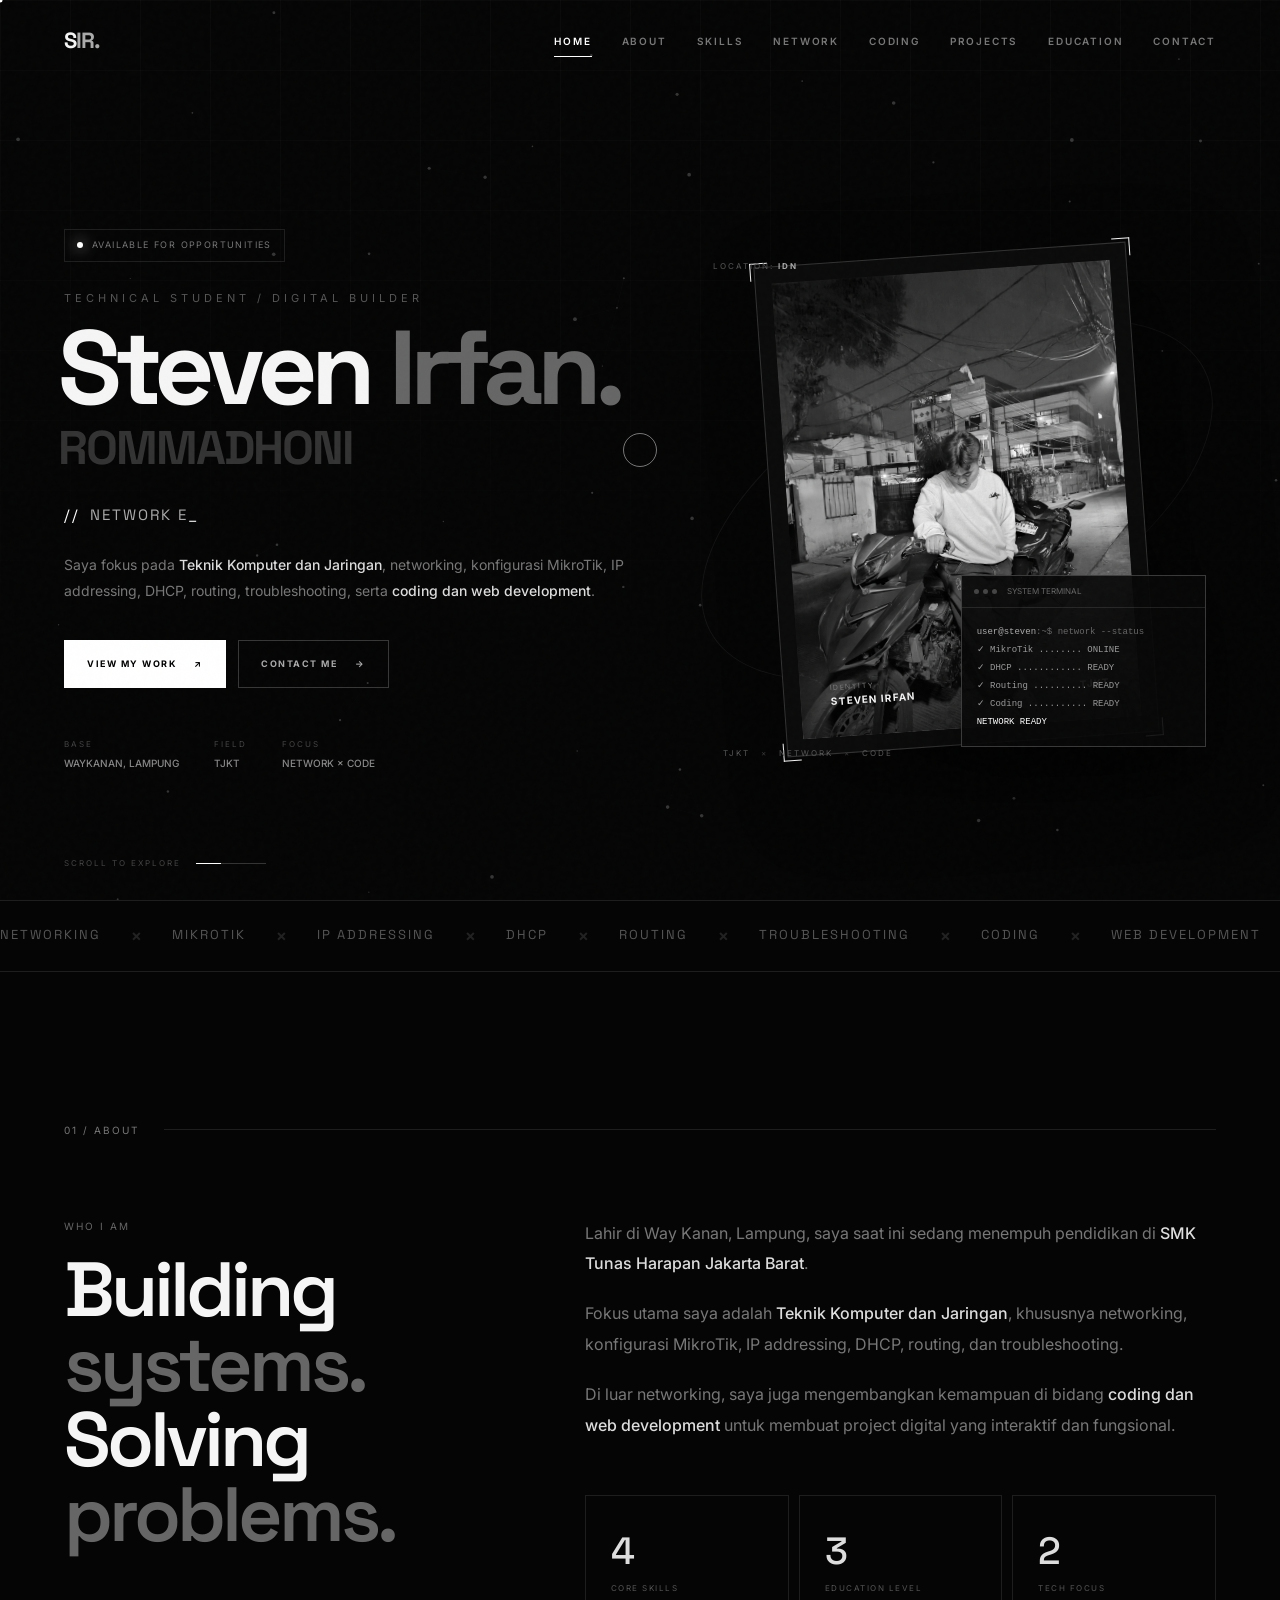
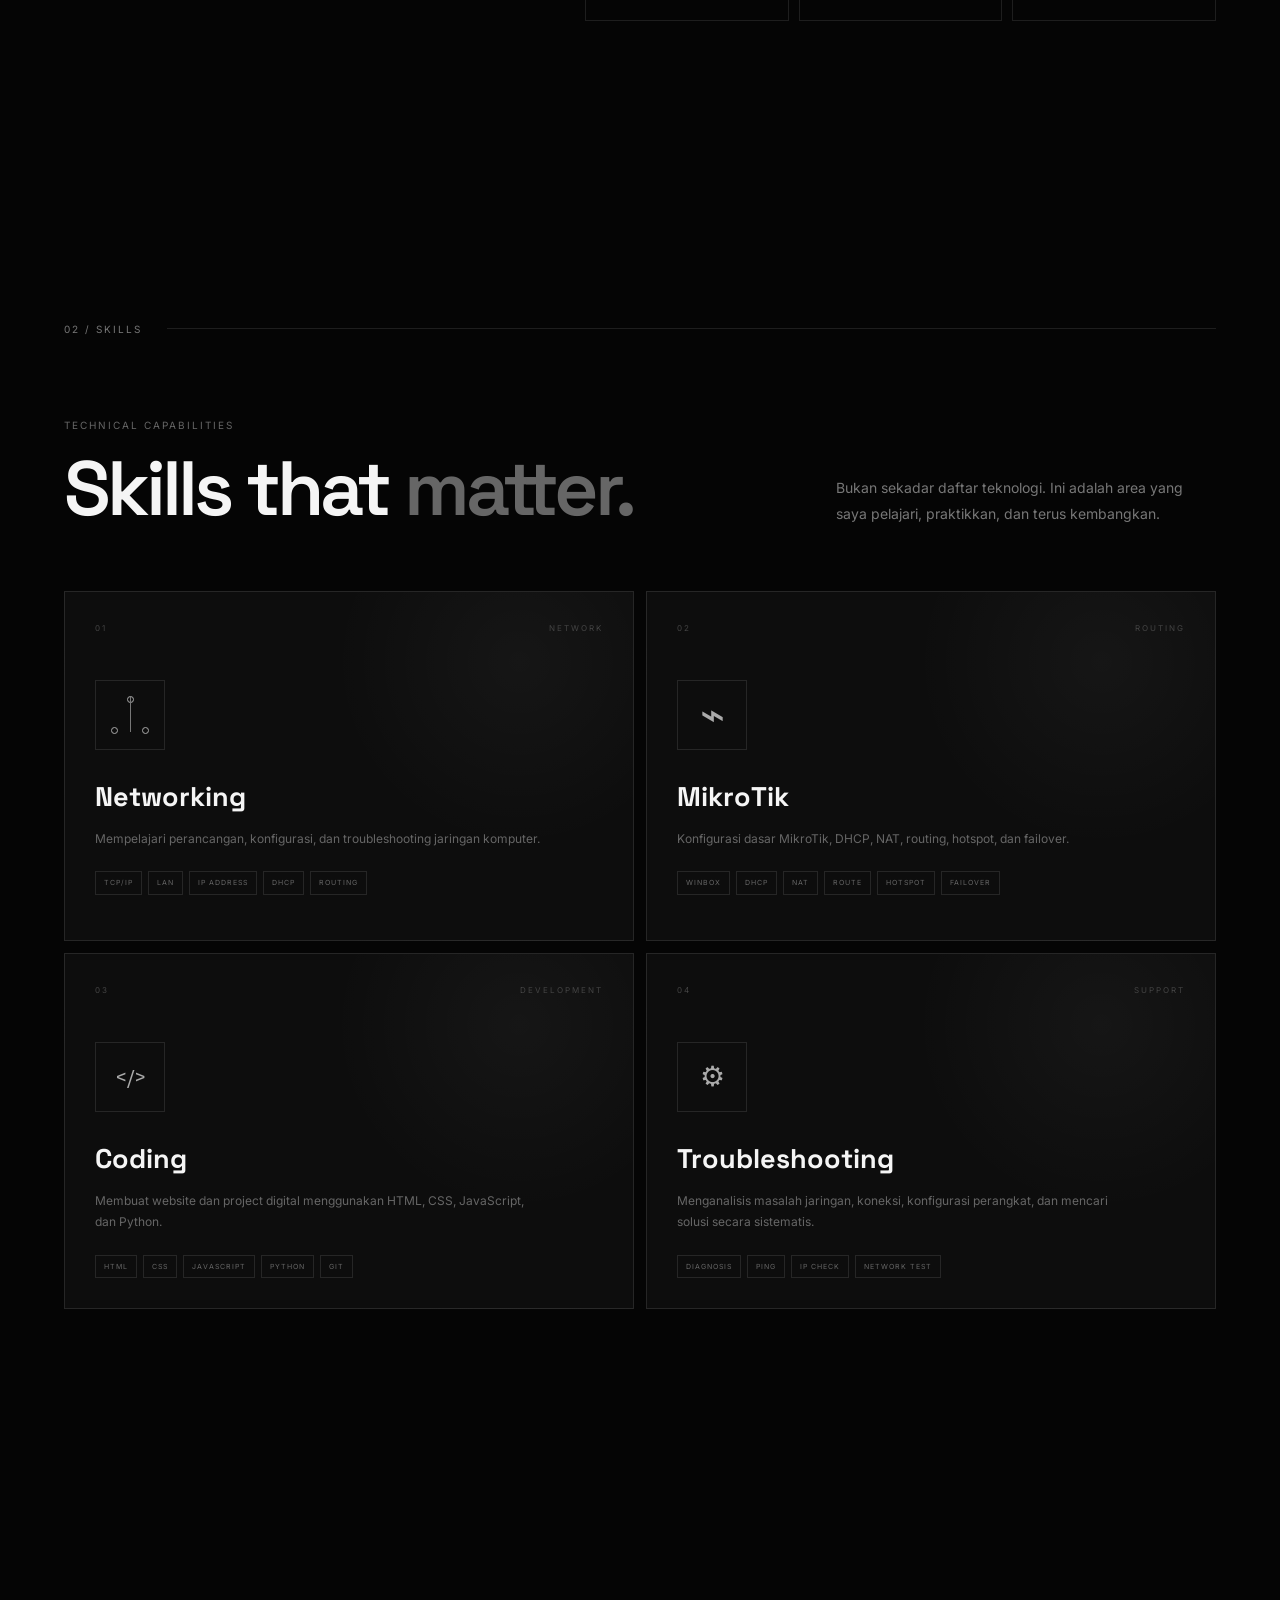
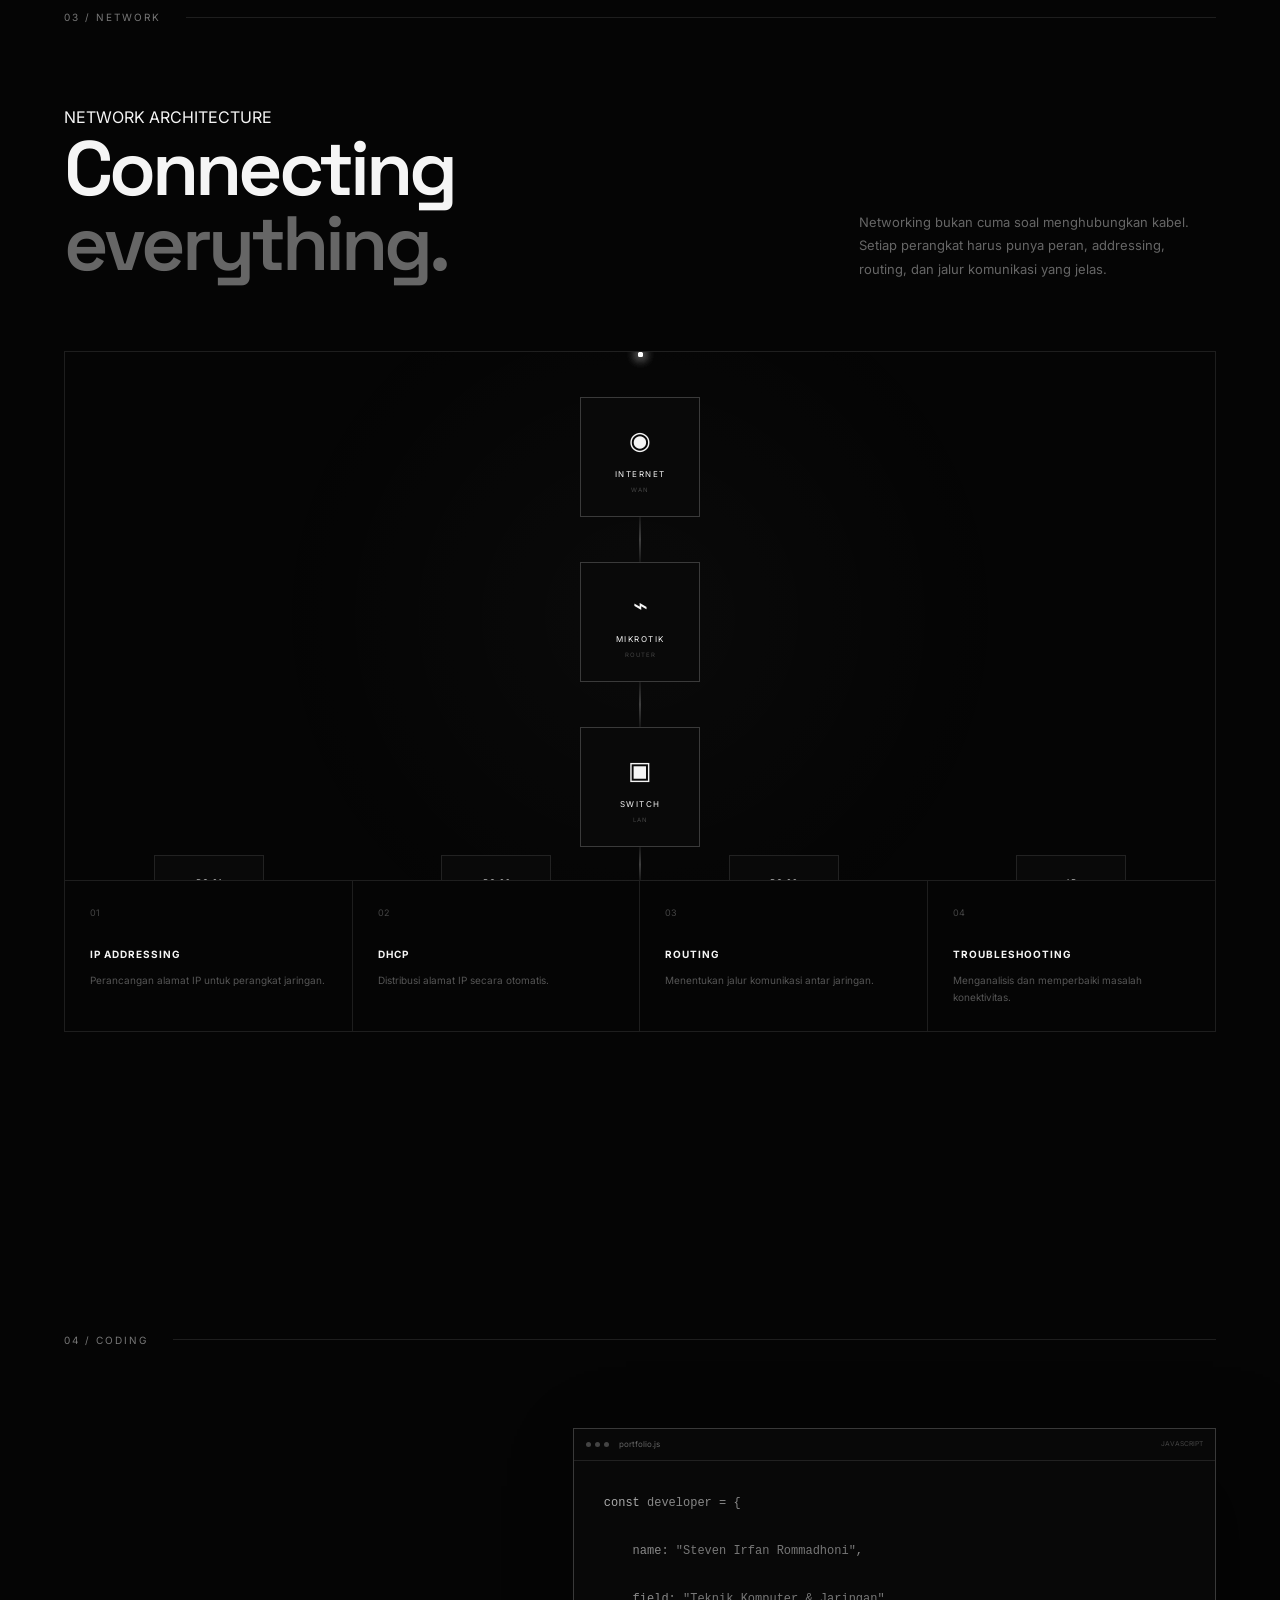
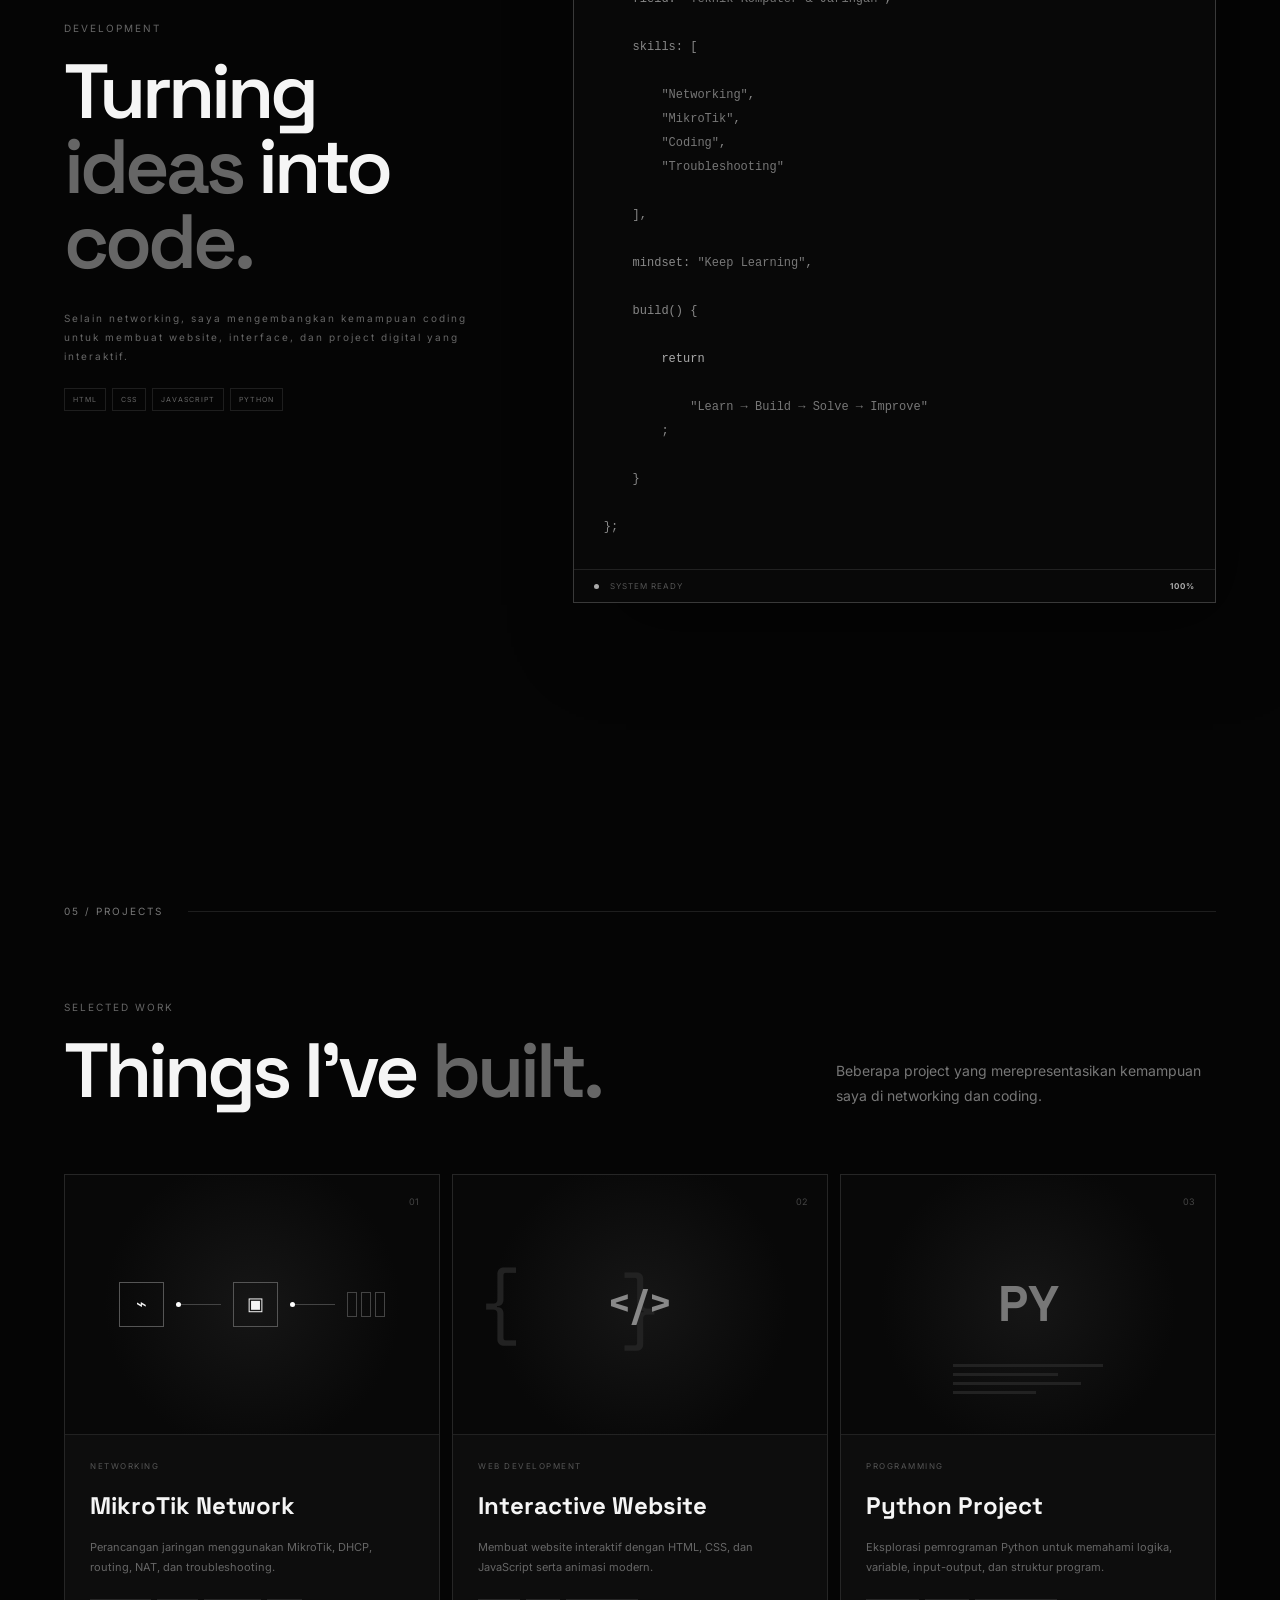
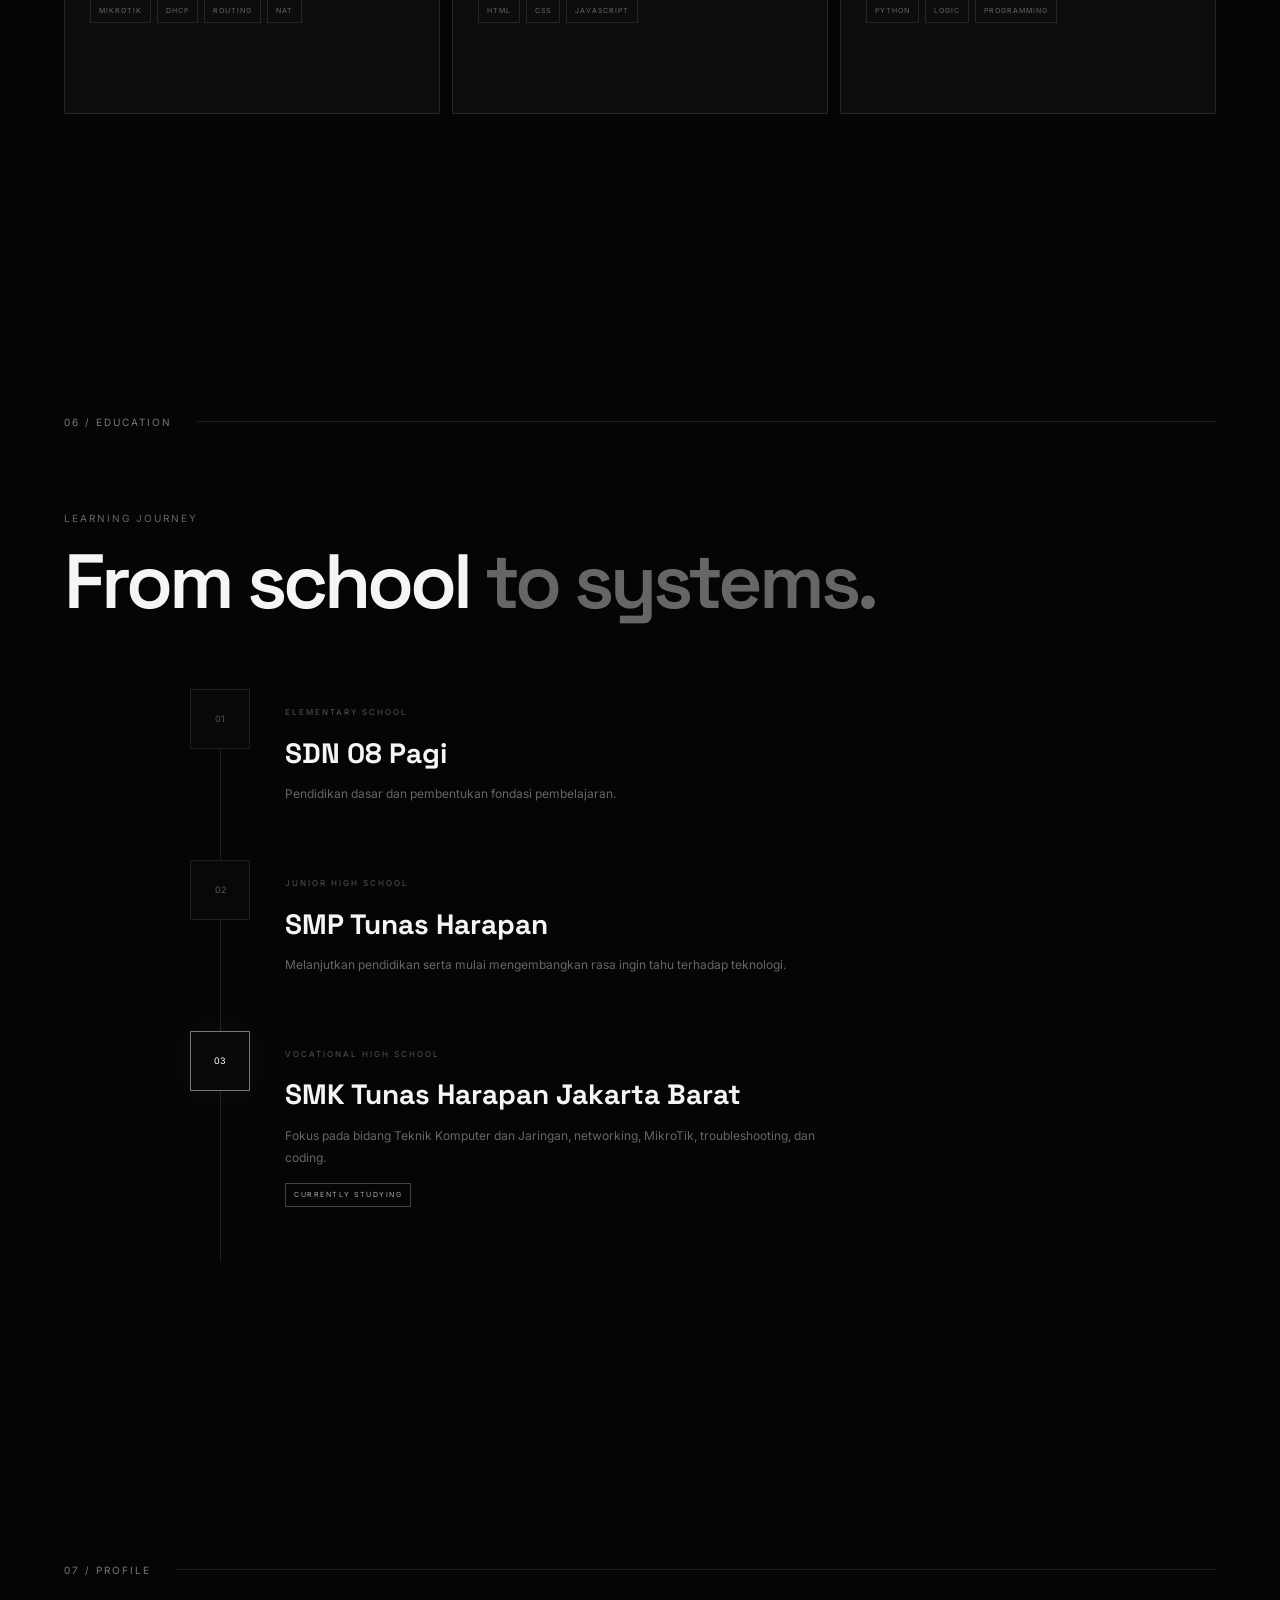
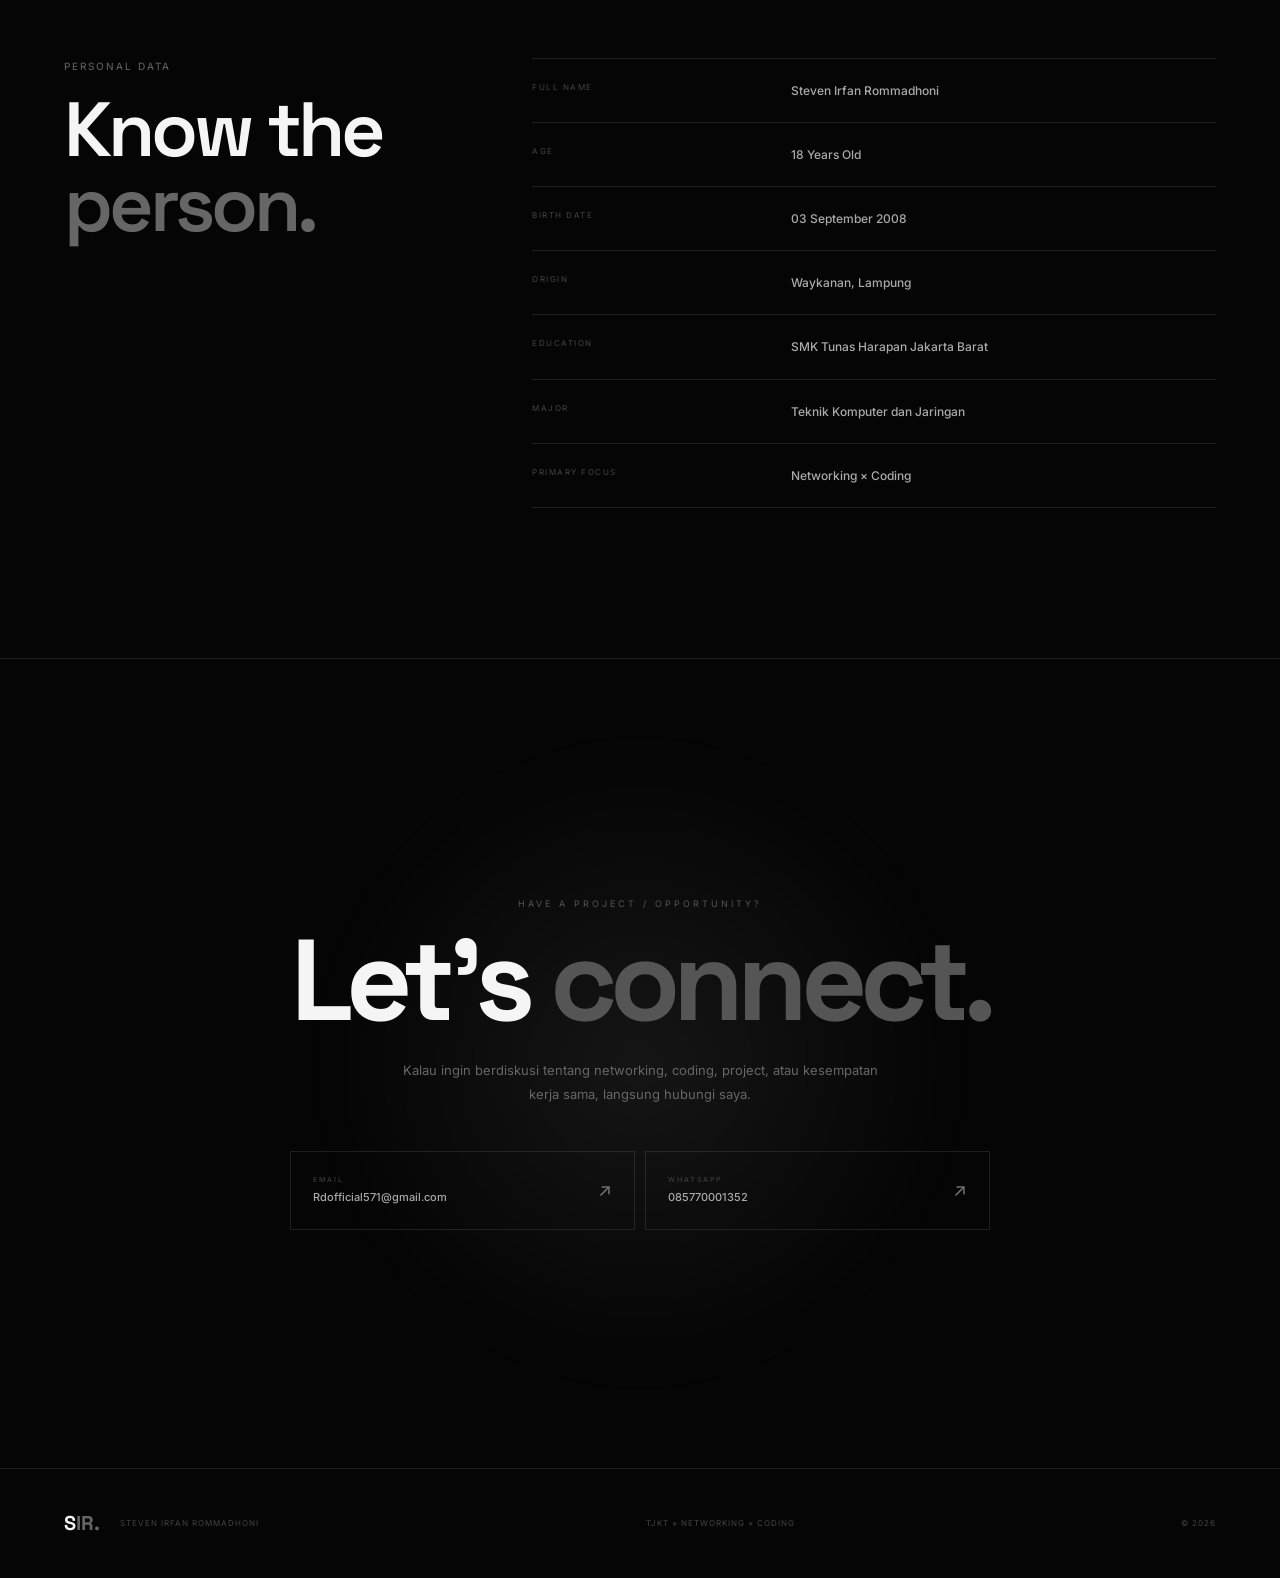
==== commit 8add389f: "Add files via upload" ====
--- a/index.html
+++ b/index.html
@@ -2,27 +2,19 @@
 <html lang="id">
 <head>
     <meta charset="UTF-8">
-
-    <meta
-        name="viewport"
-        content="width=device-width, initial-scale=1.0"
-    >
+    <meta name="viewport" content="width=device-width, initial-scale=1.0">
 
     <meta
         name="description"
         content="Portfolio Steven Irfan Rommadhoni — Teknik Komputer dan Jaringan, Networking, MikroTik dan Coding."
     >
 
-    <meta
-        name="theme-color"
-        content="#050505"
-    >
+    <meta name="theme-color" content="#050505">
 
     <title>
         Steven Irfan Rommadhoni — TJKT × Networking × Coding
     </title>
 
-    <!-- Google Fonts -->
     <link rel="preconnect" href="https://fonts.googleapis.com">
     <link rel="preconnect" href="https://fonts.gstatic.com" crossorigin>
 
@@ -31,21 +23,14 @@
         rel="stylesheet"
     >
 
-    <!-- CSS -->
     <link rel="stylesheet" href="style.css">
 </head>
 
-
 <body>
 
-    <!-- =====================================================
-         LOADER
-    ====================================================== -->
-
+    <!-- LOADER -->
     <div id="loader">
-
         <div class="loader-inner">
-
             <div class="loader-logo">
                 S<span>IR.</span>
             </div>
@@ -57,293 +42,144 @@
             <div class="loader-progress">
                 <span></span>
             </div>
-
         </div>
-
     </div>
 
 
-    <!-- =====================================================
-         BACKGROUND
-    ====================================================== -->
-
+    <!-- BACKGROUND -->
     <canvas id="networkCanvas"></canvas>
-
     <div class="grid-background"></div>
-
     <div class="noise"></div>
 
 
-    <!-- =====================================================
-         CUSTOM CURSOR
-    ====================================================== -->
-
+    <!-- CURSOR -->
     <div class="cursor-dot"></div>
     <div class="cursor-ring"></div>
 
 
-    <!-- =====================================================
-         NAVBAR
-    ====================================================== -->
-
+    <!-- NAVBAR -->
     <header class="navbar">
 
-        <a
-            href="#home"
-            class="brand magnetic"
-        >
+        <a href="#home" class="brand magnetic">
             S<span>IR.</span>
         </a>
 
-
-        <!-- DESKTOP NAV -->
-
         <nav class="desktop-nav">
 
-            <a
-                href="#home"
-                class="active"
-            >
-                HOME
-            </a>
-
-            <a href="#about">
-                ABOUT
-            </a>
-
-            <a href="#skills">
-                SKILLS
-            </a>
-
-            <a href="#network">
-                NETWORK
-            </a>
-
-            <a href="#coding">
-                CODING
-            </a>
-
-            <a href="#projects">
-                PROJECTS
-            </a>
-
-            <a href="#education">
-                EDUCATION
-            </a>
-
-            <a href="#contact">
-                CONTACT
-            </a>
+            <a href="#home" class="active">HOME</a>
+            <a href="#about">ABOUT</a>
+            <a href="#skills">SKILLS</a>
+            <a href="#network">NETWORK</a>
+            <a href="#coding">CODING</a>
+            <a href="#projects">PROJECTS</a>
+            <a href="#education">EDUCATION</a>
+            <a href="#contact">CONTACT</a>
 
         </nav>
 
-
-        <!-- MOBILE BUTTON -->
-
-        <button
-            class="menu-button"
-            aria-label="Open menu"
-        >
-
+        <button class="menu-button" aria-label="Open menu">
             <span></span>
             <span></span>
-
         </button>
 
     </header>
 
 
-    <!-- =====================================================
-         MOBILE MENU
-    ====================================================== -->
-
+    <!-- MOBILE MENU -->
     <div class="mobile-menu">
 
-        <a href="#home">
-            HOME
-        </a>
-
-        <a href="#about">
-            ABOUT
-        </a>
-
-        <a href="#skills">
-            SKILLS
-        </a>
-
-        <a href="#network">
-            NETWORK
-        </a>
-
-        <a href="#coding">
-            CODING
-        </a>
-
-        <a href="#projects">
-            PROJECTS
-        </a>
-
-        <a href="#education">
-            EDUCATION
-        </a>
-
-        <a href="#contact">
-            CONTACT
-        </a>
+        <a href="#home">HOME</a>
+        <a href="#about">ABOUT</a>
+        <a href="#skills">SKILLS</a>
+        <a href="#network">NETWORK</a>
+        <a href="#coding">CODING</a>
+        <a href="#projects">PROJECTS</a>
+        <a href="#education">EDUCATION</a>
+        <a href="#contact">CONTACT</a>
 
     </div>
 
 
-
     <main>
 
-
-        <!-- =================================================
-             HERO
-        ================================================== -->
-
-        <section
-            class="hero"
-            id="home"
-        >
+        <!-- HERO -->
+        <section class="hero" id="home">
 
             <div class="hero-content reveal">
 
                 <div class="availability">
-
                     <span></span>
-
                     AVAILABLE FOR OPPORTUNITIES
-
-                </div>
-
+                </div>
 
                 <div class="hero-kicker">
                     TECHNICAL STUDENT / DIGITAL BUILDER
                 </div>
 
-
                 <h1>
-
                     Steven
-
                     <span>Irfan.</span>
-
-                    <strong>
-                        ROMMADHONI
-                    </strong>
-
+                    <strong>ROMMADHONI</strong>
                 </h1>
 
-
                 <div class="hero-role">
-
-                    <span class="role-prefix">
-                        //
-                    </span>
-
-                    <span class="typing-text">
-                        TECHNICIAN
-                    </span>
-
-                    <span class="typing-cursor">
-                        _
-                    </span>
-
-                </div>
-
+                    <span class="role-prefix">//</span>
+                    <span class="typing-text">TECHNICIAN</span>
+                    <span class="typing-cursor">_</span>
+                </div>
 
                 <p class="hero-description">
 
                     Saya fokus pada
-                    <strong>
-                        Teknik Komputer dan Jaringan
-                    </strong>,
+                    <strong>Teknik Komputer dan Jaringan</strong>,
                     networking, konfigurasi MikroTik,
                     IP addressing, DHCP, routing,
                     troubleshooting, serta
-                    <strong>
-                        coding dan web development
-                    </strong>.
+                    <strong>coding dan web development</strong>.
 
                 </p>
 
-
                 <div class="hero-actions">
 
-                    <a
-                        href="#projects"
-                        class="button button-primary magnetic"
-                    >
+                    <a href="#projects" class="button button-primary magnetic">
                         VIEW MY WORK
                         <span>↗</span>
                     </a>
 
-
-                    <a
-                        href="#contact"
-                        class="button button-ghost magnetic"
-                    >
+                    <a href="#contact" class="button button-ghost magnetic">
                         CONTACT ME
                         <span>→</span>
                     </a>
 
                 </div>
 
-
                 <div class="hero-meta">
 
                     <div>
-
-                        <span>
-                            BASE
-                        </span>
-
-                        <strong>
-                            WAYKANAN, LAMPUNG
-                        </strong>
-
-                    </div>
-
+                        <span>BASE</span>
+                        <strong>WAYKANAN, LAMPUNG</strong>
+                    </div>
 
                     <div>
-
-                        <span>
-                            FIELD
-                        </span>
-
-                        <strong>
-                            TJKT
-                        </strong>
-
-                    </div>
-
+                        <span>FIELD</span>
+                        <strong>TJKT</strong>
+                    </div>
 
                     <div>
-
-                        <span>
-                            FOCUS
-                        </span>
-
-                        <strong>
-                            NETWORK × CODE
-                        </strong>
-
-                    </div>
-
-                </div>
-
-            </div>
-
+                        <span>FOCUS</span>
+                        <strong>NETWORK × CODE</strong>
+                    </div>
+
+                </div>
+
+            </div>
 
 
             <!-- HERO VISUAL -->
-
             <div class="hero-visual">
 
                 <div class="profile-orbit orbit-a"></div>
                 <div class="profile-orbit orbit-b"></div>
-
 
                 <div class="profile-frame">
 
@@ -352,10 +188,8 @@
                     <div class="frame-corner corner-bl"></div>
                     <div class="frame-corner corner-br"></div>
 
-
                     <div class="profile-image">
 
-                        <!-- FOTO LU -->
                         <img
                             src="assets/foto.jpg"
                             alt="Steven Irfan Rommadhoni"
@@ -363,32 +197,16 @@
 
                         <div class="image-overlay"></div>
 
-
                         <div class="profile-bottom">
 
                             <div>
-
-                                <small>
-                                    IDENTITY
-                                </small>
-
-                                <strong>
-                                    STEVEN IRFAN
-                                </strong>
-
+                                <small>IDENTITY</small>
+                                <strong>STEVEN IRFAN</strong>
                             </div>
 
-
                             <div>
-
-                                <small>
-                                    FIELD
-                                </small>
-
-                                <strong>
-                                    TJKT
-                                </strong>
-
+                                <small>FIELD</small>
+                                <strong>TJKT</strong>
                             </div>
 
                         </div>
@@ -398,25 +216,20 @@
                 </div>
 
 
-
-                <!-- TERMINAL -->
-
+                <!-- SYSTEM TERMINAL -->
                 <div class="terminal-card">
 
                     <div class="terminal-head">
 
                         <div class="terminal-dots">
-
                             <i></i>
                             <i></i>
                             <i></i>
-
                         </div>
 
                         SYSTEM TERMINAL
 
                     </div>
-
 
                     <div class="terminal-body">
 
@@ -451,225 +264,111 @@
 
 
                 <div class="visual-label label-top">
-
                     LOCATION:
-                    <strong>
-                        IDN
-                    </strong>
-
-                </div>
-
+                    <strong>IDN</strong>
+                </div>
 
                 <div class="visual-label label-bottom">
-
                     TJKT
-
                     <span>×</span>
-
                     NETWORK
-
                     <span>×</span>
-
                     CODE
-
                 </div>
 
             </div>
 
 
             <div class="scroll-indicator">
-
                 SCROLL TO EXPLORE
-
                 <div></div>
-
             </div>
 
         </section>
 
 
-
-        <!-- =================================================
-             MARQUEE
-        ================================================== -->
-
+        <!-- MARQUEE -->
         <section class="marquee-section">
 
             <div class="marquee-track">
 
-                <span>
-                    NETWORKING
-                </span>
-
-                <b>×</b>
-
-                <span>
-                    MIKROTIK
-                </span>
-
-                <b>×</b>
-
-                <span>
-                    IP ADDRESSING
-                </span>
-
-                <b>×</b>
-
-                <span>
-                    DHCP
-                </span>
-
-                <b>×</b>
-
-                <span>
-                    ROUTING
-                </span>
-
-                <b>×</b>
-
-                <span>
-                    TROUBLESHOOTING
-                </span>
-
-                <b>×</b>
-
-                <span>
-                    CODING
-                </span>
-
-                <b>×</b>
-
-                <span>
-                    WEB DEVELOPMENT
-                </span>
-
-                <b>×</b>
-
-
-                <!-- DUPLICATE FOR MARQUEE -->
-
-                <span>
-                    NETWORKING
-                </span>
-
-                <b>×</b>
-
-                <span>
-                    MIKROTIK
-                </span>
-
-                <b>×</b>
-
-                <span>
-                    IP ADDRESSING
-                </span>
-
-                <b>×</b>
-
-                <span>
-                    DHCP
-                </span>
-
-                <b>×</b>
-
-                <span>
-                    ROUTING
-                </span>
-
-                <b>×</b>
-
-                <span>
-                    TROUBLESHOOTING
-                </span>
-
-                <b>×</b>
-
-                <span>
-                    CODING
-                </span>
-
-                <b>×</b>
-
-                <span>
-                    WEB DEVELOPMENT
-                </span>
+                <span>NETWORKING</span>
+                <b>×</b>
+                <span>MIKROTIK</span>
+                <b>×</b>
+                <span>IP ADDRESSING</span>
+                <b>×</b>
+                <span>DHCP</span>
+                <b>×</b>
+                <span>ROUTING</span>
+                <b>×</b>
+                <span>TROUBLESHOOTING</span>
+                <b>×</b>
+                <span>CODING</span>
+                <b>×</b>
+                <span>WEB DEVELOPMENT</span>
+                <b>×</b>
+
+                <span>NETWORKING</span>
+                <b>×</b>
+                <span>MIKROTIK</span>
+                <b>×</b>
+                <span>IP ADDRESSING</span>
+                <b>×</b>
+                <span>DHCP</span>
+                <b>×</b>
+                <span>ROUTING</span>
+                <b>×</b>
+                <span>TROUBLESHOOTING</span>
+                <b>×</b>
+                <span>CODING</span>
+                <b>×</b>
+                <span>WEB DEVELOPMENT</span>
 
             </div>
 
         </section>
 
 
-
-        <!-- =================================================
-             ABOUT
-        ================================================== -->
-
-        <section
-            class="section"
-            id="about"
-        >
+        <!-- ABOUT -->
+        <section class="section" id="about">
 
             <div class="section-heading">
-
-                <span>
-                    01 / ABOUT
-                </span>
-
+                <span>01 / ABOUT</span>
                 <div></div>
-
-            </div>
-
+            </div>
 
             <div class="about-grid">
 
-
                 <div class="about-title reveal">
 
+                    <p>WHO I AM</p>
+
+                    <h2>
+                        Building
+                        <span>systems.</span>
+                        Solving
+                        <span>problems.</span>
+                    </h2>
+
+                </div>
+
+
+                <div class="about-content reveal">
+
                     <p>
-                        WHO I AM
+
+                        Lahir di Way Kanan, Lampung,
+                        saya saat ini sedang menempuh
+                        pendidikan di
+                        <strong>SMK Tunas Harapan Jakarta Barat</strong>.
+
                     </p>
 
-                    <h2>
-
-                        Building
-                        <span>
-                            systems.
-                        </span>
-
-                        Solving
-                        <span>
-                            problems.
-                        </span>
-
-                    </h2>
-
-                </div>
-
-
-                <div class="about-content reveal">
-
                     <p>
 
-                        Saya
-                        <strong>
-                            Steven Irfan Rommadhoni
-                        </strong>,
-                        pelajar dari Way Kanan,
-                        Lampung yang sedang menempuh
-                        pendidikan di
-                        <strong>
-                            SMK Tunas Harapan
-                        </strong>.
-
-                    </p>
-
-
-                    <p>
-
                         Fokus utama saya adalah
-                        <strong>
-                            Teknik Komputer dan Jaringan
-                        </strong>,
+                        <strong>Teknik Komputer dan Jaringan</strong>,
                         khususnya networking,
                         konfigurasi MikroTik,
                         IP addressing, DHCP,
@@ -677,15 +376,12 @@
 
                     </p>
 
-
                     <p>
 
                         Di luar networking,
-                        saya juga mengembangkan
-                        kemampuan di bidang
-                        <strong>
-                            coding dan web development
-                        </strong>
+                        saya juga mengembangkan kemampuan
+                        di bidang
+                        <strong>coding dan web development</strong>
                         untuk membuat project digital
                         yang interaktif dan fungsional.
 
@@ -693,16 +389,11 @@
 
 
                     <!-- STATS -->
-
                     <div class="about-stats">
 
                         <div class="stat-box reveal">
 
-                            <strong
-                                data-counter="4"
-                            >
-                                0
-                            </strong>
+                            <strong data-counter="4">0</strong>
 
                             <span>
                                 CORE SKILLS
@@ -713,11 +404,7 @@
 
                         <div class="stat-box reveal">
 
-                            <strong
-                                data-counter="3"
-                            >
-                                0
-                            </strong>
+                            <strong data-counter="3">0</strong>
 
                             <span>
                                 EDUCATION LEVEL
@@ -728,11 +415,7 @@
 
                         <div class="stat-box reveal">
 
-                            <strong
-                                data-counter="2"
-                            >
-                                0
-                            </strong>
+                            <strong data-counter="2">0</strong>
 
                             <span>
                                 TECH FOCUS
@@ -749,323 +432,156 @@
         </section>
 
 
-
-        <!-- =================================================
-             SKILLS
-        ================================================== -->
-
-        <section
-            class="section"
-            id="skills"
-        >
+        <!-- SKILLS -->
+        <section class="section" id="skills">
 
             <div class="section-heading">
-
-                <span>
-                    02 / SKILLS
-                </span>
-
+                <span>02 / SKILLS</span>
                 <div></div>
-
-            </div>
-
+            </div>
 
             <div class="section-intro">
 
                 <div>
 
-                    <p>
-                        TECHNICAL CAPABILITIES
-                    </p>
+                    <p>TECHNICAL CAPABILITIES</p>
 
                     <h2>
-
                         Skills that
-                        <span>
-                            matter.
-                        </span>
-
+                        <span>matter.</span>
                     </h2>
 
                 </div>
 
-
                 <p>
-
                     Bukan sekadar daftar teknologi.
                     Ini adalah area yang saya pelajari,
                     praktikkan, dan terus kembangkan.
-
                 </p>
 
             </div>
 
 
-
             <div class="skills-grid">
 
-
-                <!-- NETWORKING -->
-
                 <div class="skill-card reveal">
 
                     <div class="skill-top">
-
-                        <span>
-                            01
-                        </span>
-
-                        <span>
-                            NETWORK
-                        </span>
-
-                    </div>
-
+                        <span>01</span>
+                        <span>NETWORK</span>
+                    </div>
 
                     <div class="skill-icon network-icon">
-
                         <span></span>
                         <span></span>
                         <span></span>
                         <span></span>
-
-                    </div>
-
-
-                    <h3>
-                        Networking
-                    </h3>
-
+                    </div>
+
+                    <h3>Networking</h3>
 
                     <p>
-
                         Mempelajari perancangan,
                         konfigurasi, dan troubleshooting
                         jaringan komputer.
-
                     </p>
 
-
                     <div class="skill-tags">
-
-                        <span>
-                            TCP/IP
-                        </span>
-
-                        <span>
-                            LAN
-                        </span>
-
-                        <span>
-                            IP ADDRESS
-                        </span>
-
-                        <span>
-                            DHCP
-                        </span>
-
-                        <span>
-                            ROUTING
-                        </span>
-
-                    </div>
-
-                </div>
-
-
-
-                <!-- MIKROTIK -->
+                        <span>TCP/IP</span>
+                        <span>LAN</span>
+                        <span>IP ADDRESS</span>
+                        <span>DHCP</span>
+                        <span>ROUTING</span>
+                    </div>
+
+                </div>
+
 
                 <div class="skill-card reveal">
 
                     <div class="skill-top">
-
-                        <span>
-                            02
-                        </span>
-
-                        <span>
-                            ROUTING
-                        </span>
-
-                    </div>
-
+                        <span>02</span>
+                        <span>ROUTING</span>
+                    </div>
 
                     <div class="skill-icon router-icon">
-
                         ⌁
-
-                    </div>
-
-
-                    <h3>
-                        MikroTik
-                    </h3>
-
+                    </div>
+
+                    <h3>MikroTik</h3>
 
                     <p>
-
                         Konfigurasi dasar MikroTik,
                         DHCP, NAT, routing,
                         hotspot, dan failover.
-
                     </p>
 
-
                     <div class="skill-tags">
-
-                        <span>
-                            WINBOX
-                        </span>
-
-                        <span>
-                            DHCP
-                        </span>
-
-                        <span>
-                            NAT
-                        </span>
-
-                        <span>
-                            ROUTE
-                        </span>
-
-                        <span>
-                            HOTSPOT
-                        </span>
-
-                        <span>
-                            FAILOVER
-                        </span>
-
-                    </div>
-
-                </div>
-
-
-
-                <!-- CODING -->
+                        <span>WINBOX</span>
+                        <span>DHCP</span>
+                        <span>NAT</span>
+                        <span>ROUTE</span>
+                        <span>HOTSPOT</span>
+                        <span>FAILOVER</span>
+                    </div>
+
+                </div>
+
 
                 <div class="skill-card reveal">
 
                     <div class="skill-top">
-
-                        <span>
-                            03
-                        </span>
-
-                        <span>
-                            DEVELOPMENT
-                        </span>
-
-                    </div>
-
+                        <span>03</span>
+                        <span>DEVELOPMENT</span>
+                    </div>
 
                     <div class="skill-icon code-icon">
-
                         &lt;/&gt;
-
-                    </div>
-
-
-                    <h3>
-                        Coding
-                    </h3>
-
+                    </div>
+
+                    <h3>Coding</h3>
 
                     <p>
-
                         Membuat website dan project
                         digital menggunakan HTML,
                         CSS, JavaScript, dan Python.
-
                     </p>
 
-
                     <div class="skill-tags">
-
-                        <span>
-                            HTML
-                        </span>
-
-                        <span>
-                            CSS
-                        </span>
-
-                        <span>
-                            JAVASCRIPT
-                        </span>
-
-                        <span>
-                            PYTHON
-                        </span>
-
-                        <span>
-                            GIT
-                        </span>
-
-                    </div>
-
-                </div>
-
-
-
-                <!-- TROUBLESHOOTING -->
+                        <span>HTML</span>
+                        <span>CSS</span>
+                        <span>JAVASCRIPT</span>
+                        <span>PYTHON</span>
+                        <span>GIT</span>
+                    </div>
+
+                </div>
+
 
                 <div class="skill-card reveal">
 
                     <div class="skill-top">
-
-                        <span>
-                            04
-                        </span>
-
-                        <span>
-                            SUPPORT
-                        </span>
-
-                    </div>
-
+                        <span>04</span>
+                        <span>SUPPORT</span>
+                    </div>
 
                     <div class="skill-icon troubleshoot-icon">
-
                         ⚙
-
-                    </div>
-
-
-                    <h3>
-                        Troubleshooting
-                    </h3>
-
+                    </div>
+
+                    <h3>Troubleshooting</h3>
 
                     <p>
-
                         Menganalisis masalah jaringan,
                         koneksi, konfigurasi perangkat,
                         dan mencari solusi secara sistematis.
-
                     </p>
 
-
                     <div class="skill-tags">
-
-                        <span>
-                            DIAGNOSIS
-                        </span>
-
-                        <span>
-                            PING
-                        </span>
-
-                        <span>
-                            IP CHECK
-                        </span>
-
-                        <span>
-                            NETWORK TEST
-                        </span>
-
+                        <span>DIAGNOSIS</span>
+                        <span>PING</span>
+                        <span>IP CHECK</span>
+                        <span>NETWORK TEST</span>
                     </div>
 
                 </div>
@@ -1075,55 +591,33 @@
         </section>
 
 
-
-        <!-- =================================================
-             NETWORK
-        ================================================== -->
-
-        <section
-            class="section"
-            id="network"
-        >
+        <!-- NETWORK -->
+        <section class="section" id="network">
 
             <div class="section-heading">
-
-                <span>
-                    03 / NETWORK
-                </span>
-
+                <span>03 / NETWORK</span>
                 <div></div>
-
-            </div>
-
+            </div>
 
             <div class="network-heading">
 
                 <div>
 
-                    <p>
-                        NETWORK ARCHITECTURE
-                    </p>
+                    <p>NETWORK ARCHITECTURE</p>
 
                     <h2>
-
                         Connecting
-                        <span>
-                            everything.
-                        </span>
-
+                        <span>everything.</span>
                     </h2>
 
                 </div>
 
-
                 <p>
-
                     Networking bukan cuma soal
                     menghubungkan kabel.
                     Setiap perangkat harus punya
                     peran, addressing, routing,
                     dan jalur komunikasi yang jelas.
-
                 </p>
 
             </div>
@@ -1131,210 +625,111 @@
 
             <div class="network-diagram">
 
-
-                <!-- INTERNET -->
-
                 <div class="network-node internet-node">
 
-                    <div class="node-icon">
-                        ◉
-                    </div>
-
-                    <span>
-                        INTERNET
-                    </span>
-
-                    <small>
-                        WAN
-                    </small>
-
-                </div>
-
-
-                <!-- ROUTER -->
+                    <div class="node-icon">◉</div>
+
+                    <span>INTERNET</span>
+
+                    <small>WAN</small>
+
+                </div>
+
 
                 <div class="network-node router-node">
 
-                    <div class="node-icon">
-                        ⌁
-                    </div>
-
-                    <span>
-                        MIKROTIK
-                    </span>
-
-                    <small>
-                        ROUTER
-                    </small>
-
-                </div>
-
-
-                <!-- SWITCH -->
+                    <div class="node-icon">⌁</div>
+
+                    <span>MIKROTIK</span>
+
+                    <small>ROUTER</small>
+
+                </div>
+
 
                 <div class="network-node switch-node">
 
-                    <div class="node-icon">
-                        ▣
-                    </div>
-
-                    <span>
-                        SWITCH
-                    </span>
-
-                    <small>
-                        LAN
-                    </small>
-
-                </div>
-
-
-                <!-- CONNECTION -->
+                    <div class="node-icon">▣</div>
+
+                    <span>SWITCH</span>
+
+                    <small>LAN</small>
+
+                </div>
+
 
                 <div class="network-line line-1"></div>
                 <div class="network-line line-2"></div>
                 <div class="network-line line-3"></div>
 
-
-                <!-- PACKETS -->
-
                 <div class="packet packet-a"></div>
                 <div class="packet packet-b"></div>
                 <div class="packet packet-c"></div>
 
 
-                <!-- CLIENTS -->
-
                 <div class="network-clients">
 
                     <div class="client-node">
-
-                        <span>
-                            PC 01
-                        </span>
-
-                        <small>
-                            CLIENT
-                        </small>
-
-                    </div>
-
+                        <span>PC 01</span>
+                        <small>CLIENT</small>
+                    </div>
 
                     <div class="client-node">
-
-                        <span>
-                            PC 02
-                        </span>
-
-                        <small>
-                            CLIENT
-                        </small>
-
-                    </div>
-
+                        <span>PC 02</span>
+                        <small>CLIENT</small>
+                    </div>
 
                     <div class="client-node">
-
-                        <span>
-                            PC 03
-                        </span>
-
-                        <small>
-                            CLIENT
-                        </small>
-
-                    </div>
-
+                        <span>PC 03</span>
+                        <small>CLIENT</small>
+                    </div>
 
                     <div class="client-node">
-
-                        <span>
-                            AP
-                        </span>
-
-                        <small>
-                            WIRELESS
-                        </small>
-
-                    </div>
-
-                </div>
-
-            </div>
-
+                        <span>AP</span>
+                        <small>WIRELESS</small>
+                    </div>
+
+                </div>
+
+            </div>
 
 
             <div class="network-features">
 
                 <div>
-
-                    <span>
-                        01
-                    </span>
-
-                    <strong>
-                        IP ADDRESSING
-                    </strong>
-
+                    <span>01</span>
+                    <strong>IP ADDRESSING</strong>
                     <p>
                         Perancangan alamat IP
                         untuk perangkat jaringan.
                     </p>
-
-                </div>
-
+                </div>
 
                 <div>
-
-                    <span>
-                        02
-                    </span>
-
-                    <strong>
-                        DHCP
-                    </strong>
-
+                    <span>02</span>
+                    <strong>DHCP</strong>
                     <p>
                         Distribusi alamat IP
                         secara otomatis.
                     </p>
-
-                </div>
-
+                </div>
 
                 <div>
-
-                    <span>
-                        03
-                    </span>
-
-                    <strong>
-                        ROUTING
-                    </strong>
-
+                    <span>03</span>
+                    <strong>ROUTING</strong>
                     <p>
                         Menentukan jalur komunikasi
                         antar jaringan.
                     </p>
-
-                </div>
-
+                </div>
 
                 <div>
-
-                    <span>
-                        04
-                    </span>
-
-                    <strong>
-                        TROUBLESHOOTING
-                    </strong>
-
+                    <span>04</span>
+                    <strong>TROUBLESHOOTING</strong>
                     <p>
                         Menganalisis dan memperbaiki
                         masalah konektivitas.
                     </p>
-
                 </div>
 
             </div>
@@ -1342,51 +737,26 @@
         </section>
 
 
-
-        <!-- =================================================
-             CODING
-        ================================================== -->
-
-        <section
-            class="section"
-            id="coding"
-        >
+        <!-- CODING -->
+        <section class="section" id="coding">
 
             <div class="section-heading">
-
-                <span>
-                    04 / CODING
-                </span>
-
+                <span>04 / CODING</span>
                 <div></div>
-
-            </div>
-
+            </div>
 
             <div class="coding-grid">
 
-
                 <div class="coding-copy reveal">
 
-                    <p>
-                        DEVELOPMENT
-                    </p>
-
+                    <p>DEVELOPMENT</p>
 
                     <h2>
-
                         Turning
-                        <span>
-                            ideas
-                        </span>
-
+                        <span>ideas</span>
                         into
-                        <span>
-                            code.
-                        </span>
-
+                        <span>code.</span>
                     </h2>
-
 
                     <p class="coding-description">
 
@@ -1398,43 +768,26 @@
 
                     </p>
 
-
                     <div class="language-list">
 
-                        <span>
-                            HTML
-                        </span>
-
-                        <span>
-                            CSS
-                        </span>
-
-                        <span>
-                            JAVASCRIPT
-                        </span>
-
-                        <span>
-                            PYTHON
-                        </span>
-
-                    </div>
-
-                </div>
-
-
-
-                <!-- CODE WINDOW -->
+                        <span>HTML</span>
+                        <span>CSS</span>
+                        <span>JAVASCRIPT</span>
+                        <span>PYTHON</span>
+
+                    </div>
+
+                </div>
+
 
                 <div class="code-window reveal">
 
                     <div class="code-header">
 
                         <div class="code-dots">
-
                             <i></i>
                             <i></i>
                             <i></i>
-
                         </div>
 
                         portfolio.js
@@ -1466,9 +819,9 @@
     build() {
 
         <span class="code-keyword">return</span>
-            <span class="code-string">
-                "Learn → Build → Solve → Improve"
-            </span>;
+        <span class="code-string">
+            "Learn → Build → Solve → Improve"
+        </span>;
 
     }
 
@@ -1481,9 +834,7 @@
 
                         SYSTEM READY
 
-                        <b>
-                            100%
-                        </b>
+                        <b>100%</b>
 
                     </div>
 
@@ -1494,91 +845,54 @@
         </section>
 
 
-
-        <!-- =================================================
-             PROJECTS
-        ================================================== -->
-
-        <section
-            class="section"
-            id="projects"
-        >
+        <!-- PROJECTS -->
+        <section class="section" id="projects">
 
             <div class="section-heading">
-
-                <span>
-                    05 / PROJECTS
-                </span>
-
+                <span>05 / PROJECTS</span>
                 <div></div>
-
-            </div>
-
+            </div>
 
             <div class="section-intro">
 
                 <div>
 
-                    <p>
-                        SELECTED WORK
-                    </p>
+                    <p>SELECTED WORK</p>
 
                     <h2>
-
                         Things I've
-                        <span>
-                            built.
-                        </span>
-
+                        <span>built.</span>
                     </h2>
 
                 </div>
 
-
                 <p>
-
                     Beberapa project yang
                     merepresentasikan kemampuan
                     saya di networking dan coding.
-
                 </p>
 
             </div>
 
 
-
             <div class="projects-grid">
 
 
-                <!-- PROJECT 01 -->
-
                 <article class="project-card reveal">
 
-                    <div class="project-number">
-                        01
-                    </div>
-
+                    <div class="project-number">01</div>
 
                     <div class="project-visual network-project">
 
-                        <div class="mini-router">
-                            ⌁
-                        </div>
-
+                        <div class="mini-router">⌁</div>
                         <div class="mini-line"></div>
-
-                        <div class="mini-switch">
-                            ▣
-                        </div>
-
+                        <div class="mini-switch">▣</div>
                         <div class="mini-line"></div>
 
                         <div class="mini-pcs">
-
                             <i></i>
                             <i></i>
                             <i></i>
-
                         </div>
 
                     </div>
@@ -1595,33 +909,17 @@
                         </h3>
 
                         <p>
-
                             Perancangan jaringan
                             menggunakan MikroTik,
                             DHCP, routing, NAT,
                             dan troubleshooting.
-
                         </p>
 
-
                         <div class="project-tech">
-
-                            <span>
-                                MIKROTIK
-                            </span>
-
-                            <span>
-                                DHCP
-                            </span>
-
-                            <span>
-                                ROUTING
-                            </span>
-
-                            <span>
-                                NAT
-                            </span>
-
+                            <span>MIKROTIK</span>
+                            <span>DHCP</span>
+                            <span>ROUTING</span>
+                            <span>NAT</span>
                         </div>
 
                     </div>
@@ -1629,29 +927,19 @@
                 </article>
 
 
-
-                <!-- PROJECT 02 -->
-
                 <article class="project-card reveal">
 
-                    <div class="project-number">
-                        02
-                    </div>
-
+                    <div class="project-number">02</div>
 
                     <div class="project-visual code-project">
 
-                        <span>
-                            {
-                        </span>
+                        <span>{</span>
 
                         <div>
                             &lt;/&gt;
                         </div>
 
-                        <span>
-                            }
-                        </span>
+                        <span>}</span>
 
                     </div>
 
@@ -1667,29 +955,16 @@
                         </h3>
 
                         <p>
-
                             Membuat website interaktif
                             dengan HTML, CSS, dan
                             JavaScript serta animasi
                             modern.
-
                         </p>
 
-
                         <div class="project-tech">
-
-                            <span>
-                                HTML
-                            </span>
-
-                            <span>
-                                CSS
-                            </span>
-
-                            <span>
-                                JAVASCRIPT
-                            </span>
-
+                            <span>HTML</span>
+                            <span>CSS</span>
+                            <span>JAVASCRIPT</span>
                         </div>
 
                     </div>
@@ -1697,15 +972,9 @@
                 </article>
 
 
-
-                <!-- PROJECT 03 -->
-
                 <article class="project-card reveal">
 
-                    <div class="project-number">
-                        03
-                    </div>
-
+                    <div class="project-number">03</div>
 
                     <div class="project-visual python-project">
 
@@ -1713,14 +982,11 @@
                             PY
                         </div>
 
-
                         <div class="python-lines">
-
                             <i></i>
                             <i></i>
                             <i></i>
                             <i></i>
-
                         </div>
 
                     </div>
@@ -1737,30 +1003,17 @@
                         </h3>
 
                         <p>
-
                             Eksplorasi pemrograman
                             Python untuk memahami
                             logika, variable,
                             input-output, dan
                             struktur program.
-
                         </p>
 
-
                         <div class="project-tech">
-
-                            <span>
-                                PYTHON
-                            </span>
-
-                            <span>
-                                LOGIC
-                            </span>
-
-                            <span>
-                                PROGRAMMING
-                            </span>
-
+                            <span>PYTHON</span>
+                            <span>LOGIC</span>
+                            <span>PROGRAMMING</span>
                         </div>
 
                     </div>
@@ -1772,57 +1025,34 @@
         </section>
 
 
-
-        <!-- =================================================
-             EDUCATION
-        ================================================== -->
-
-        <section
-            class="section"
-            id="education"
-        >
+        <!-- EDUCATION -->
+        <section class="section" id="education">
 
             <div class="section-heading">
-
-                <span>
-                    06 / EDUCATION
-                </span>
-
+                <span>06 / EDUCATION</span>
                 <div></div>
-
-            </div>
-
+            </div>
 
             <div class="education-title reveal">
 
-                <p>
-                    LEARNING JOURNEY
-                </p>
+                <p>LEARNING JOURNEY</p>
 
                 <h2>
-
                     From school
-                    <span>
-                        to systems.
-                    </span>
-
+                    <span>to systems.</span>
                 </h2>
 
             </div>
 
 
-
             <div class="timeline">
 
-
-                <!-- SD -->
 
                 <div class="timeline-item reveal">
 
                     <div class="timeline-index">
                         01
                     </div>
-
 
                     <div class="timeline-content">
 
@@ -1835,27 +1065,21 @@
                         </h3>
 
                         <p>
-
                             Pendidikan dasar dan
                             pembentukan fondasi
                             pembelajaran.
-
                         </p>
 
                     </div>
 
                 </div>
 
-
-
-                <!-- SMP -->
 
                 <div class="timeline-item reveal">
 
                     <div class="timeline-index">
                         02
                     </div>
-
 
                     <div class="timeline-content">
 
@@ -1868,28 +1092,22 @@
                         </h3>
 
                         <p>
-
                             Melanjutkan pendidikan
                             serta mulai mengembangkan
                             rasa ingin tahu terhadap
                             teknologi.
-
                         </p>
 
                     </div>
 
                 </div>
 
-
-
-                <!-- SMK -->
 
                 <div class="timeline-item active reveal">
 
                     <div class="timeline-index">
                         03
                     </div>
-
 
                     <div class="timeline-content">
 
@@ -1898,23 +1116,18 @@
                         </span>
 
                         <h3>
-                            SMK Tunas Harapan
+                            SMK Tunas Harapan Jakarta Barat
                         </h3>
 
                         <p>
-
                             Fokus pada bidang
                             Teknik Komputer dan Jaringan,
                             networking, MikroTik,
                             troubleshooting, dan coding.
-
                         </p>
 
-
                         <div class="current-badge">
-
                             CURRENTLY STUDYING
-
                         </div>
 
                     </div>
@@ -1926,43 +1139,23 @@
         </section>
 
 
-
-        <!-- =================================================
-             PROFILE
-        ================================================== -->
-
-        <section
-            class="section"
-            id="profile"
-        >
+        <!-- PROFILE -->
+        <section class="section" id="profile">
 
             <div class="section-heading">
-
-                <span>
-                    07 / PROFILE
-                </span>
-
+                <span>07 / PROFILE</span>
                 <div></div>
-
-            </div>
-
+            </div>
 
             <div class="profile-grid">
 
-
                 <div class="profile-title reveal">
 
-                    <p>
-                        PERSONAL DATA
-                    </p>
+                    <p>PERSONAL DATA</p>
 
                     <h2>
-
                         Know the
-                        <span>
-                            person.
-                        </span>
-
+                        <span>person.</span>
                     </h2>
 
                 </div>
@@ -1970,97 +1163,54 @@
 
                 <div class="profile-data reveal">
 
-
                     <div class="data-row">
-
-                        <span>
-                            FULL NAME
-                        </span>
-
+                        <span>FULL NAME</span>
                         <strong>
                             Steven Irfan Rommadhoni
                         </strong>
-
-                    </div>
-
+                    </div>
 
                     <div class="data-row">
-
-                        <span>
-                            AGE
-                        </span>
-
+                        <span>AGE</span>
                         <strong>
                             18 Years Old
                         </strong>
-
-                    </div>
-
+                    </div>
 
                     <div class="data-row">
-
-                        <span>
-                            BIRTH DATE
-                        </span>
-
+                        <span>BIRTH DATE</span>
                         <strong>
                             03 September 2008
                         </strong>
-
-                    </div>
-
+                    </div>
 
                     <div class="data-row">
-
-                        <span>
-                            ORIGIN
-                        </span>
-
+                        <span>ORIGIN</span>
                         <strong>
                             Waykanan, Lampung
                         </strong>
-
-                    </div>
-
+                    </div>
 
                     <div class="data-row">
-
-                        <span>
-                            EDUCATION
-                        </span>
-
+                        <span>EDUCATION</span>
                         <strong>
-                            SMK Tunas Harapan
+                            SMK Tunas Harapan Jakarta Barat
                         </strong>
-
-                    </div>
-
+                    </div>
 
                     <div class="data-row">
-
-                        <span>
-                            MAJOR
-                        </span>
-
+                        <span>MAJOR</span>
                         <strong>
                             Teknik Komputer dan Jaringan
                         </strong>
-
-                    </div>
-
+                    </div>
 
                     <div class="data-row">
-
-                        <span>
-                            PRIMARY FOCUS
-                        </span>
-
+                        <span>PRIMARY FOCUS</span>
                         <strong>
                             Networking × Coding
                         </strong>
-
-                    </div>
-
+                    </div>
 
                 </div>
 
@@ -2069,37 +1219,21 @@
         </section>
 
 
-
-        <!-- =================================================
-             CONTACT
-        ================================================== -->
-
-        <section
-            class="contact-section"
-            id="contact"
-        >
+        <!-- CONTACT -->
+        <section class="contact-section" id="contact">
 
             <div class="contact-glow"></div>
 
-
             <div class="contact-inner reveal">
 
                 <div class="contact-kicker">
-
                     HAVE A PROJECT / OPPORTUNITY?
-
-                </div>
-
+                </div>
 
                 <h2>
-
                     Let's
-                    <span>
-                        connect.
-                    </span>
-
+                    <span>connect.</span>
                 </h2>
-
 
                 <p class="contact-description">
 
@@ -2111,7 +1245,6 @@
                 </p>
 
 
-
                 <div class="contact-buttons">
 
 
@@ -2124,9 +1257,7 @@
 
                         <div>
 
-                            <small>
-                                EMAIL
-                            </small>
+                            <small>EMAIL</small>
 
                             <strong>
                                 Rdofficial571@gmail.com
@@ -2134,12 +1265,9 @@
 
                         </div>
 
-                        <span>
-                            ↗
-                        </span>
+                        <span>↗</span>
 
                     </a>
-
 
 
                     <!-- WHATSAPP -->
@@ -2153,9 +1281,7 @@
 
                         <div>
 
-                            <small>
-                                WHATSAPP
-                            </small>
+                            <small>WHATSAPP</small>
 
                             <strong>
                                 085770001352
@@ -2163,9 +1289,7 @@
 
                         </div>
 
-                        <span>
-                            ↗
-                        </span>
+                        <span>↗</span>
 
                     </a>
 
@@ -2178,11 +1302,7 @@
     </main>
 
 
-
-    <!-- =====================================================
-         FOOTER
-    ====================================================== -->
-
+    <!-- FOOTER -->
     <footer>
 
         <div>
@@ -2197,12 +1317,10 @@
 
         </div>
 
-
         <p>
             TJKT × NETWORKING × CODING
         </p>
 
-
         <p>
             © 2026
         </p>
@@ -2210,11 +1328,7 @@
     </footer>
 
 
-
-    <!-- =====================================================
-         JAVASCRIPT
-    ====================================================== -->
-
+    <!-- JAVASCRIPT -->
     <script src="script.js"></script>
 
 </body>
